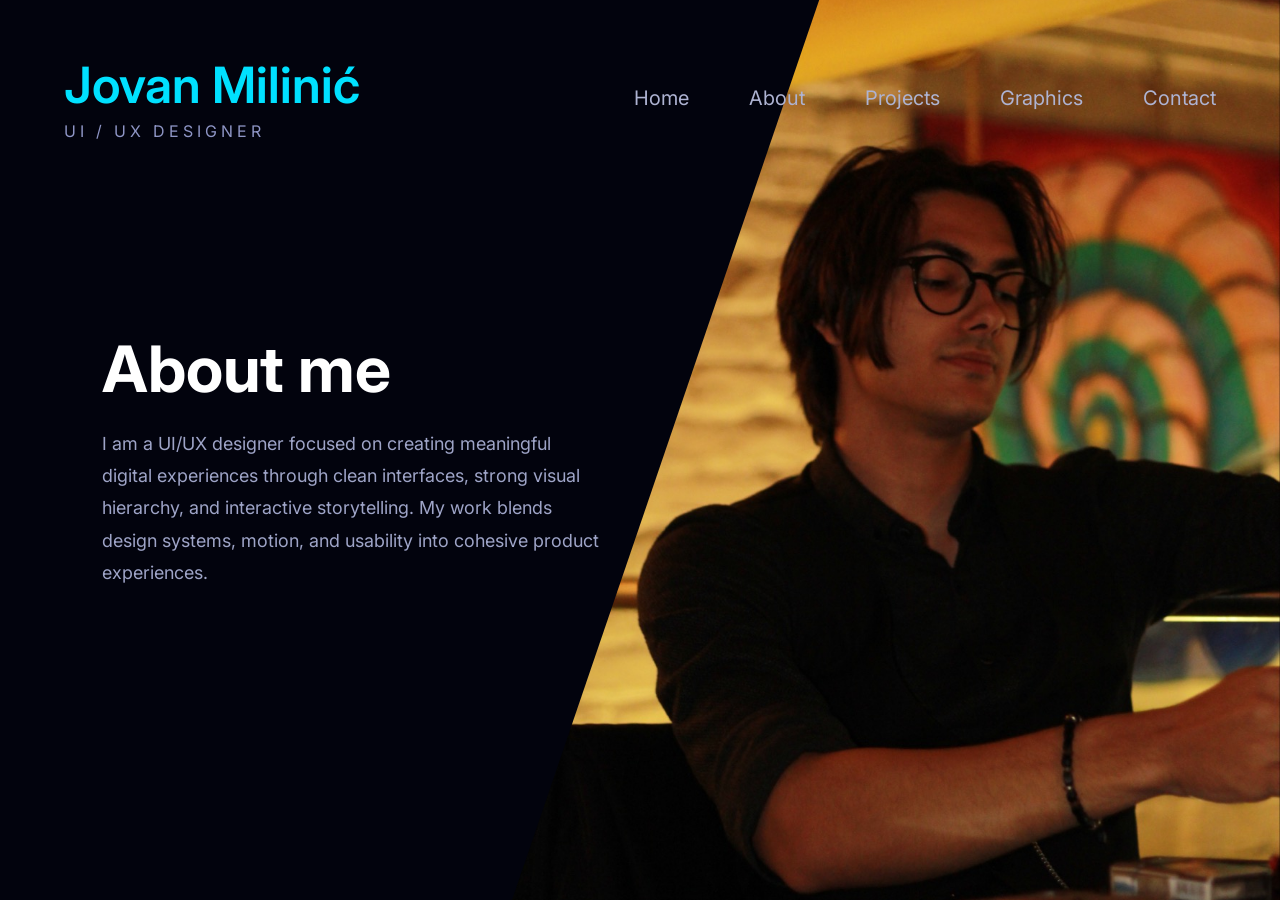
==== about.html @ 05c0ba27 "first commit" ====
<!DOCTYPE html>
<html lang="en">
<head>
<meta charset="UTF-8">
<meta name="viewport" content="width=device-width, initial-scale=1.0">
<title>About</title>
<link rel="stylesheet" href="style.css">
</head>
<body>

<header>
    <div class="brand">
        <div class="logo">Jovan Milinić</div>
        <div class="tag">UI / UX DESIGNER</div>
    </div>

    <nav>
        <a href="index.html">Home</a>
        <a href="about.html">About</a>
        <a href="projects.html">Projects</a>
        <a href="graphics.html">Graphics</a>
        <a href="contact.html">Contact</a>
    </nav>
</header>

<section class="about">

    <div class="about-text">
        <h1>About me</h1>
        <p>
            I am a UI/UX designer focused on creating meaningful digital
            experiences through clean interfaces, strong visual hierarchy,
            and interactive storytelling. My work blends design systems,
            motion, and usability into cohesive product experiences.
        </p>
    </div>

    <div class="about-image">
        <img src="slike/jovan.jpg" alt="About image" >
    </div>

</section>

</body>
</html>
---- style.css ----
@import url('https://fonts.googleapis.com/css2?family=Inter:wght@300;400;500;600;700&display=swap');

*{
    margin:0;
    padding:0;
    box-sizing:border-box;
}

body{
    font-family:'Inter',sans-serif;
    background:#02030d;
    overflow-x: hidden;
    overflow-y: auto;
    color:white;
}

header{
    position:absolute;
    top:30px;
    left:50%;
    transform:translateX(-50%);
    width:90%;

    display:flex;
    justify-content:space-between;
    align-items:center;

    padding:25px 0; /* povećava visinu */
    z-index:100;
}



nav{
    display:flex;
    gap:60px;
}

nav a{
    font-size:20px;
    color:#aeb3d2;
    text-decoration:none;
}
nav a:hover{
    color:white;
}

.hero{
    height:100vh;
    position:relative;
    display:flex;
    align-items:center;
    padding-left:8%;
}

.content{
    position:relative;
    z-index:10;
    max-width:650px;
}



h1{
    margin-top:25px;
    font-size:5rem;
    line-height:1.05;
    font-weight:700;
}

h1 span{
    background:linear-gradient(
    90deg,
    #ff4fd8,
    #7d7dff,
    #2de2ff);
    -webkit-background-clip:text;
    -webkit-text-fill-color:transparent;
}

p{
    margin-top:25px;
    color:#9ea4c7;
    max-width:500px;
    font-size:18px;
    line-height:1.8;
}

button{
    margin-top:40px;
    padding:18px 40px;
    border-radius:16px;
    background:transparent;
    color:white;
    border:1px solid rgba(255,255,255,.2);
    cursor:pointer;
    transition:.3s;
}

button:hover{
    background:rgba(255,255,255,.1);
}

.blob{
    position:absolute;
    filter:blur(70px);
    border-radius:50%;
    animation:float 10s infinite ease-in-out;
}

.blob1{
    width:500px;
    height:500px;
    background:#ff00aa;
    top:15%;
    left:20%;
}

.blob2{
    width:600px;
    height:600px;
    background:#00bfff;
    top:25%;
    right:10%;
    animation-delay:2s;
}

.blob3{
    width:300px;
    height:300px;
    background:#7d5fff;
    bottom:10%;
    left:40%;
    animation-delay:4s;
}

.floating-card{
    position:absolute;
    backdrop-filter:blur(20px);
    background:rgba(255,255,255,.05);
    border:1px solid rgba(255,255,255,.1);
    border-radius:24px;
    padding:25px;
    width:250px;
    z-index:20;
    box-shadow:
    0 0 50px rgba(0,0,0,.4);
}

.floating-card h3{
    margin-bottom:10px;
}

.floating-card p{
    margin:0;
    font-size:14px;
}

.card1{
    top:18%;
    right:10%;
}

.card2{
    bottom:18%;
    right:30%;
}

.card3{
    top:50%;
    right:8%;
}

.card4{
    bottom:12%;
    left:18%;
}

.brand{
    display:flex;
    flex-direction:column;
    align-items:flex-start;
}

.logo{
    font-size:50px;
    color:#00e1ff;
    font-weight:600;
}

.tag{
    margin-top:6px;
    font-size:16px;
    letter-spacing:4px;
    color:#8e95c5;
}

@keyframes float{

    0%{
        transform:translateY(0px);
    }

    50%{
        transform:translateY(-40px);
    }

    100%{
        transform:translateY(0px);
    }

}






/* projects */




.figma-btn{
    display: inline-block;
    margin-top: 15px;
    padding: 10px 18px;
    background: #111;
    color: #fff;
    text-decoration: none;
    border-radius: 6px;
    font-size: 14px;
    transition: 0.3s ease;
}

.figma-btn:hover{
    background: #444;
}






.projects{
    padding:180px 8% 80px;
    display:flex;
    flex-direction:column;
    gap:120px;
}

.project{
    display:flex;
    align-items:center;
    justify-content:space-between;
    gap:60px;
}

.project-media{
    display:flex;
    gap:20px;
}

.project-media img{
    width:180px;
    height:260px;
    object-fit:cover;
    border-radius:16px;
    border:1px solid rgba(255,255,255,.1);
}

.project-text{
    max-width:400px;
}

.project-text h2{
    font-size:28px;
    margin-bottom:15px;
}

.project-text p{
    color:#9ea4c7;
    line-height:1.7;
}








/* about */



.about{
    height:100vh;
    display:flex;
    align-items:center;
    justify-content:space-between;
    padding:0 8%;
    position:relative;
}


.about-text{
    max-width:500px;
}

.about-text h1{
    font-size:4rem;
    margin-bottom:20px;
}

.about-text p{
    color:#9ea4c7;
    font-size:18px;
    line-height:1.8;
}




.about-image{
    position:absolute;
    right:0;
    top:0;
    height:100%;
    width:60%;
    overflow:hidden;
}



.about{
    height:100vh;
    display:flex;
    align-items:center;
    justify-content:space-between;
    padding:0 8%;
    position:relative;
}

.about-image img{
    width:100%;
    height:100%;
    object-fit:cover;
    display:block;

    clip-path: polygon(
        40% 0%,
        100% 0%,
        100% 100%,
        0% 100%
    );
}




.project-media{
    display:flex;
    gap:20px;
    align-items:flex-start;
}


.project-media img{
    width:300px;
    height:600px;

    object-fit: contain;   /* KLJUČ */
    object-position: center;

    border-radius:16px;
    display:block;
    box-shadow: 0 20px 60px rgba(0,0,0,0.4);

    background: rgba(255,255,255,0.03); /* da ne izgleda prazno */
}















/* CONTACT SECTION */


.contact{
    height:100vh;
    display:flex;
    flex-direction:column;
    justify-content:center;
    padding:140px 8% 80px;
    gap:60px;
}

/* intro text */
.contact-intro{
    max-width:600px;
}

.contact-intro h1{
    font-size:4rem;
    margin-bottom:15px;
}

.contact-intro p{
    color:#9ea4c7;
    font-size:18px;
    line-height:1.7;
}

/* grid container */
.contact-grid{
    display:flex;
    gap:30px;
    max-width:900px;
}

/* cards */
.contact-card{
    flex:1;
    height:220px;

    display:flex;
    align-items:center;
    justify-content:center;

    border-radius:20px;

    backdrop-filter:blur(20px);
    background:rgba(255,255,255,0.03);
    border:1px solid rgba(255,255,255,0.1);

    box-shadow:0 20px 60px rgba(0,0,0,0.4);

    transition:0.3s ease;
    text-decoration:none;
}

/* icon */
.contact-card img{
    width:70px;
    height:70px;
    object-fit:contain;
    transition:0.3s ease;
    filter:drop-shadow(0 10px 20px rgba(0,0,0,0.35));
}

/* hover effects */
.contact-card:hover{
    transform:translateY(-8px) scale(1.03);
}

.contact-card:hover img{
    transform:scale(1.15);
}

/* linkedin */
.linkedin{
    background:linear-gradient(135deg, #0077b5, #00a0dc);
}

/* instagram */
.instagram{
    background:linear-gradient(135deg, #f58529, #dd2a7b, #8134af);
}






















/* ================= GRAPHICS ================= */

/* MAIN SECTION */
.graphics{
    padding:180px 8% 100px;
    display:flex;
    flex-direction:column;
    gap:120px;
    align-items:center;
}

/* EACH SECTION */
.gallery-section{
    width:100%;
    display:flex;
    flex-direction:column;
    align-items:center;
}

/* TITLE */
.gallery-section h1{
    font-size:3rem;
    margin-bottom:25px;
    text-align:center;
}

/* WRAPPER */
.gallery-wrapper{
    display:flex;
    align-items:center;
    justify-content:center;
    gap:25px;
    width:100%;
}

/* VIEWPORT */
.gallery{
    display:flex;
    overflow:hidden;

    width:520px;
    height:320px;

    flex-wrap:nowrap;
    border-radius:18px;
}

/* IMAGE */
.gallery img{
    width:520px;
    height:320px;

    flex:0 0 100%;

    object-fit:contain;
    background:#0f0f0f;

    border-radius:16px;
    transition:0.3s ease;
}

/* NAV BUTTONS */
/* MODERN NAV BUTTONS */



.nav{
    width:52px;
    height:52px;

    display:flex;
    align-items:center;
    justify-content:center;

    border-radius:14px;

    background:rgba(255,255,255,0.06);
    border:1px solid rgba(255,255,255,0.12);

    cursor:pointer;

    transition:0.25s ease;

    backdrop-filter: blur(12px);

    position:relative;
}

/* TRIANGLE ICON (clean, centered) */
.nav::before{
    content:"";
    width:0;
    height:0;

    border-style:solid;
}

/* LEFT TRIANGLE */
.nav.left::before{
    border-top:8px solid transparent;
    border-bottom:8px solid transparent;
    border-right:12px solid white;
}

/* RIGHT TRIANGLE */
.nav.right::before{
    border-top:8px solid transparent;
    border-bottom:8px solid transparent;
    border-left:12px solid white;
}

/* HOVER = direction feedback */
.nav:hover{
    background:rgba(255,255,255,0.12);
    transform:translateY(-2px);
    border-color:rgba(255,255,255,0.25);
}

/* CLICK FEEDBACK */
.nav:active{
    transform:scale(0.96);
}

/* OPTIONAL: subtle glow */
.nav:hover::after{
    content:"";
    position:absolute;
    inset:-6px;
    border-radius:18px;
    background:radial-gradient(circle, rgba(255,255,255,0.15), transparent 70%);
    z-index:-1;
}
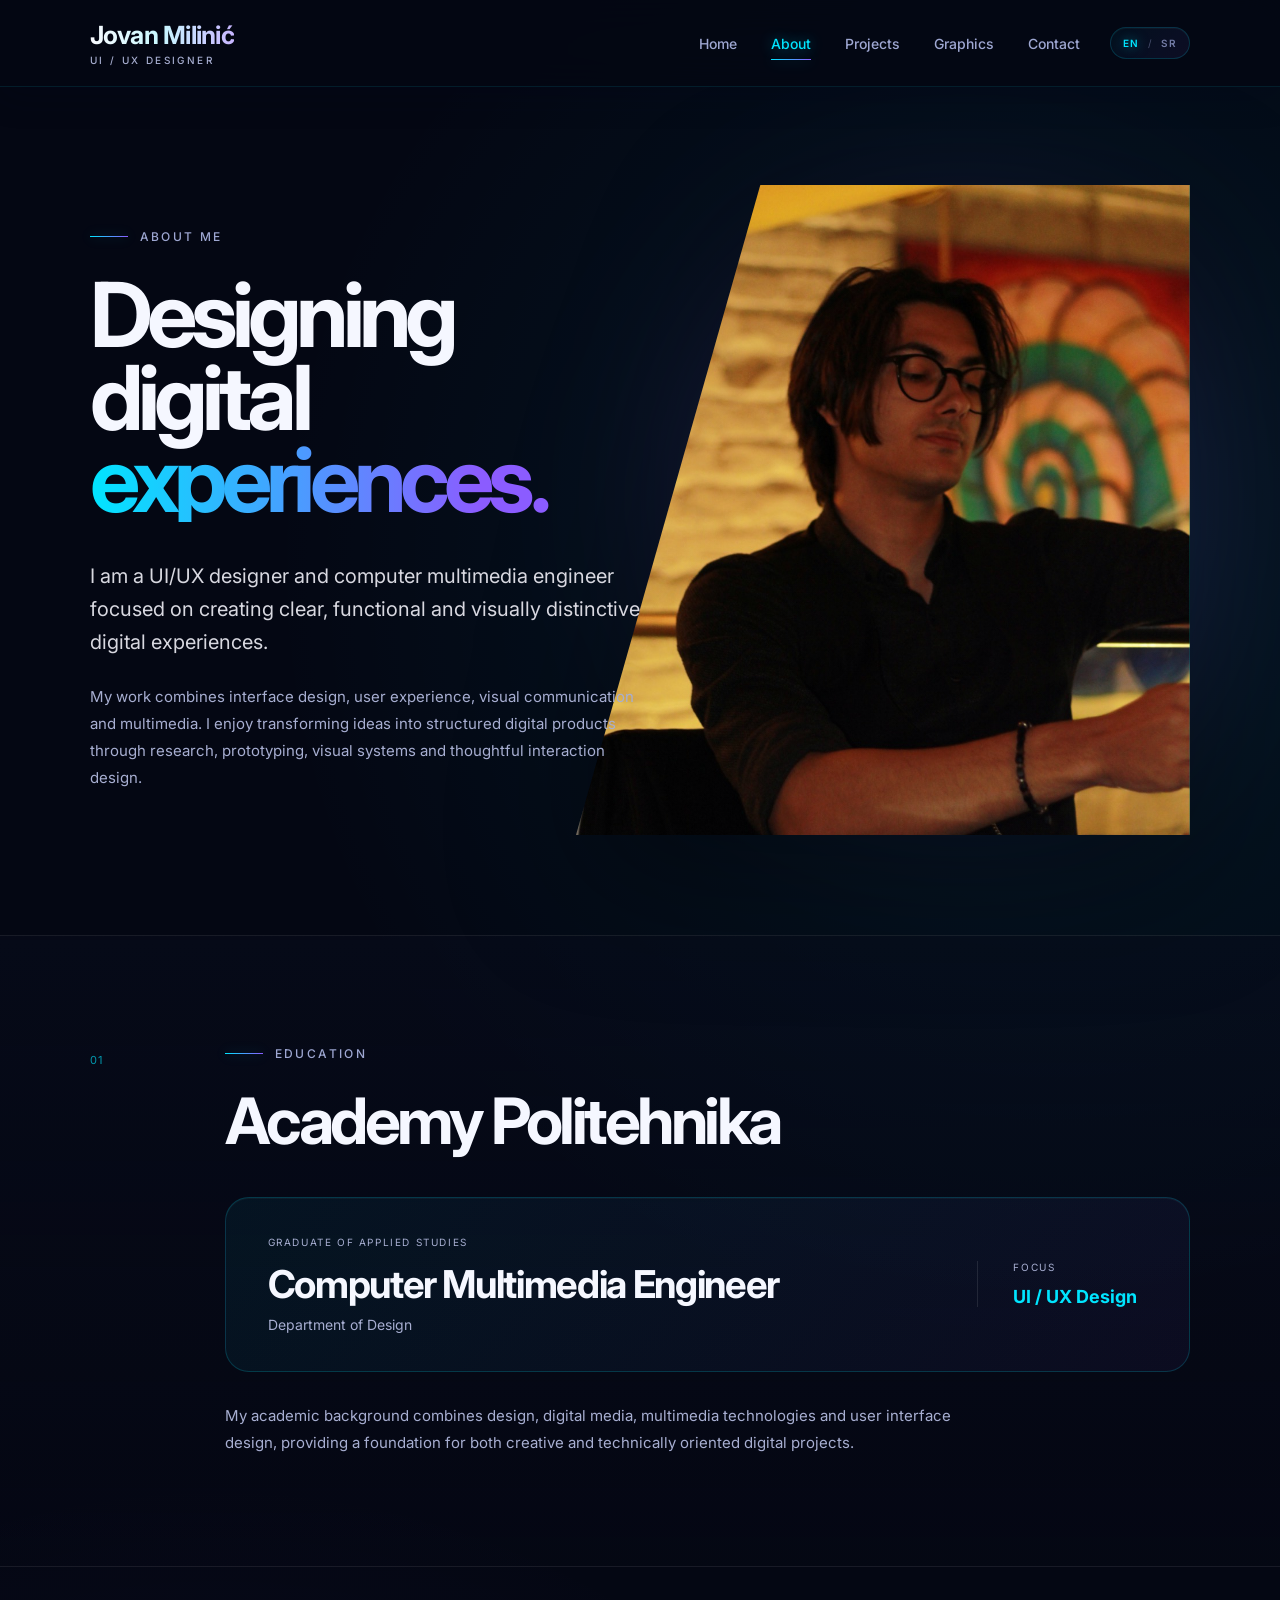
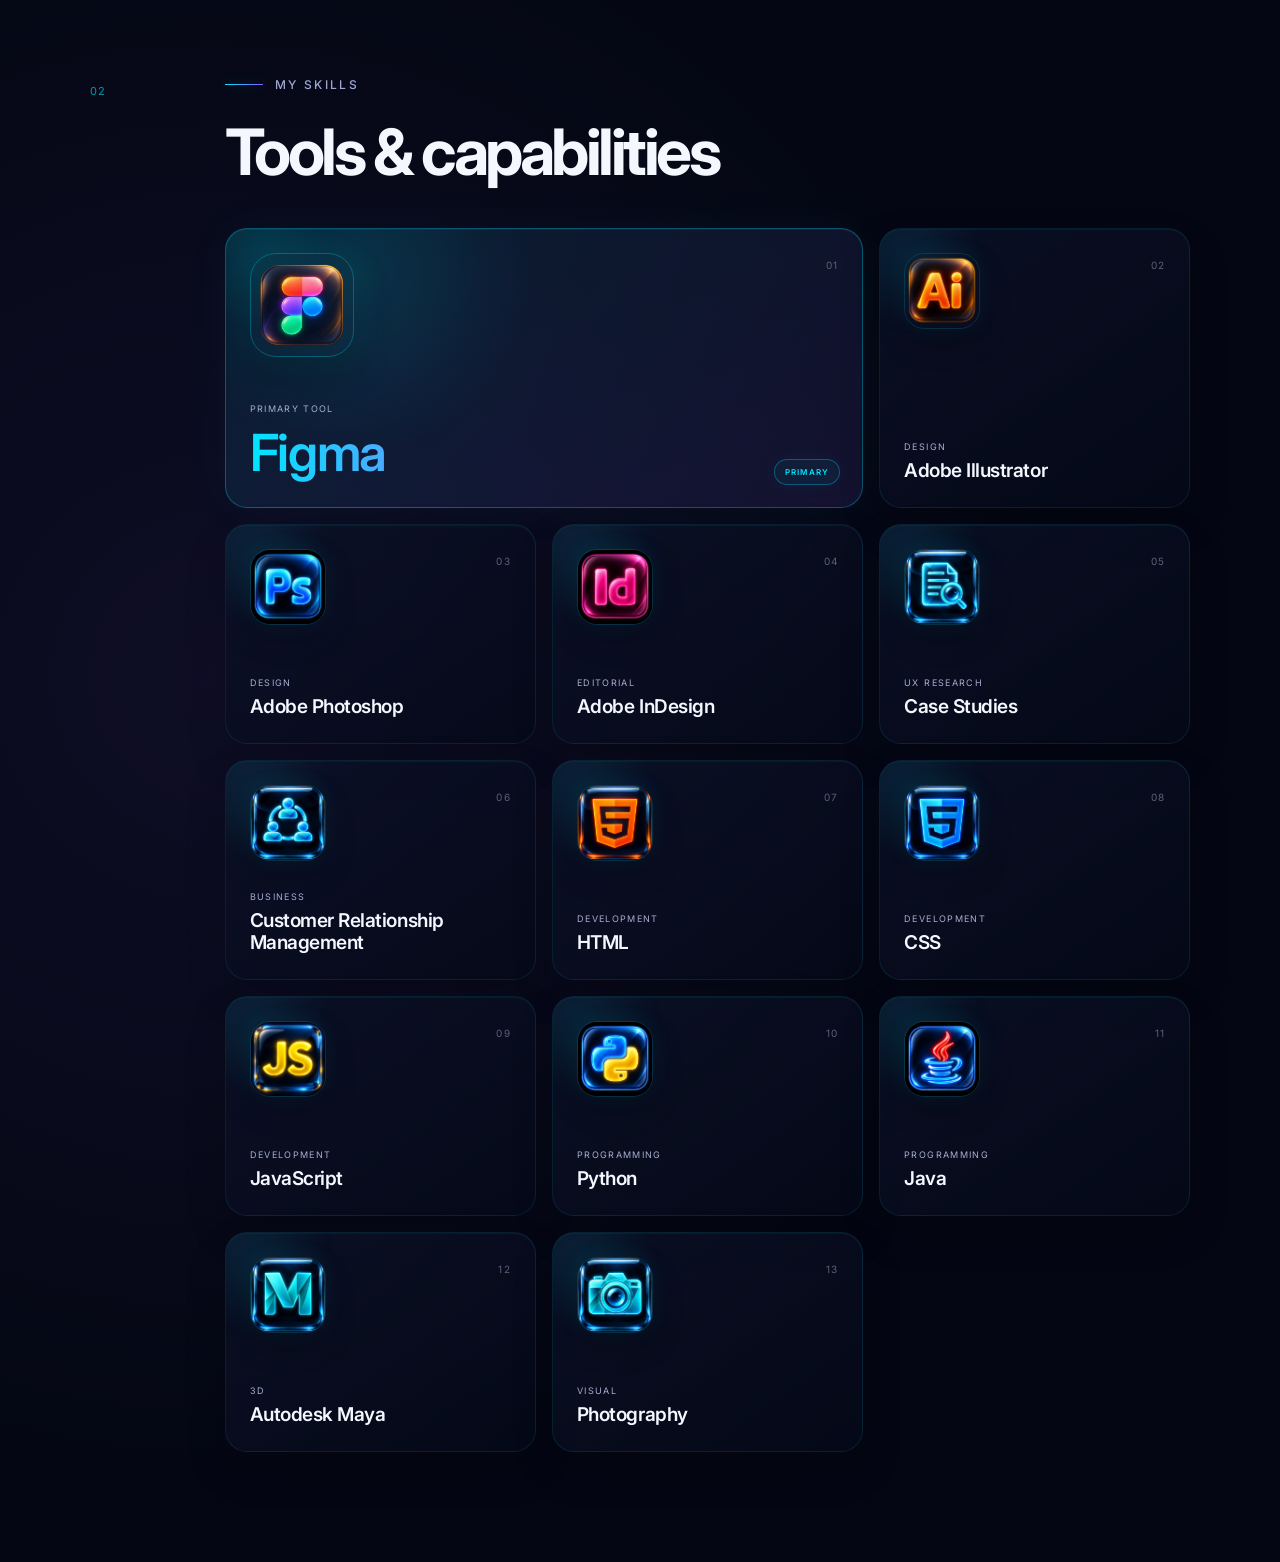
==== commit 823c2f52: "Final portfolio update" ====
--- a/about.html
+++ b/about.html
@@ -1,45 +1,863 @@
 <!DOCTYPE html>
 <html lang="en">
+
 <head>
-<meta charset="UTF-8">
-<meta name="viewport" content="width=device-width, initial-scale=1.0">
-<title>About</title>
-<link rel="stylesheet" href="style.css">
+
+    <meta charset="UTF-8">
+
+    <meta
+        name="viewport"
+        content="width=device-width, initial-scale=1.0"
+    >
+
+    <title>About — Jovan Milinić</title>
+    <link rel="icon" type="image/png" sizes="32x32" href="./logo/logo.png?v=2">
+    <link rel="shortcut icon" type="image/png" href="./logo/logo.png?v=2">
+    <link rel="apple-touch-icon" href="./logo/logo.png?v=2">
+
+    <meta
+        name="description"
+        content="About Jovan Milinić — UI/UX designer and computer multimedia engineer focused on digital products, interfaces and visual experiences."
+    >
+
+    <link
+        rel="stylesheet"
+        href="style.css"
+    >
+
 </head>
-<body>
+
+
+<body
+    class="about-page"
+    data-page="about"
+>
+
 
 <header>
-    <div class="brand">
-        <div class="logo">Jovan Milinić</div>
-        <div class="tag">UI / UX DESIGNER</div>
+
+    <a
+        href="index.html"
+        class="brand"
+    >
+
+        <div class="logo">
+            Jovan Milinić
+        </div>
+
+        <div
+            class="tag"
+            data-i18n="brand.role"
+        >
+            UI / UX DESIGNER
+        </div>
+
+    </a>
+
+
+    <div class="header-actions">
+
+        <nav>
+
+            <a
+                href="index.html"
+                data-i18n="nav.home"
+            >
+                Home
+            </a>
+
+            <a
+                href="about.html"
+                class="active"
+                aria-current="page"
+                data-i18n="nav.about"
+            >
+                About
+            </a>
+
+            <a
+                href="projects.html"
+                data-i18n="nav.projects"
+            >
+                Projects
+            </a>
+
+            <a
+                href="graphics.html"
+                data-i18n="nav.graphics"
+            >
+                Graphics
+            </a>
+
+            <a
+                href="contact.html"
+                data-i18n="nav.contact"
+            >
+                Contact
+            </a>
+
+        </nav>
+
+
+        <div
+            class="language-switcher"
+            aria-label="Language selector"
+        >
+
+            <button
+                type="button"
+                data-language="en"
+                aria-label="English"
+            >
+                EN
+            </button>
+
+            <span class="language-divider">
+                /
+            </span>
+
+            <button
+                type="button"
+                data-language="sr"
+                aria-label="Srpski"
+            >
+                SR
+            </button>
+
+        </div>
+
     </div>
 
-    <nav>
-        <a href="index.html">Home</a>
-        <a href="about.html">About</a>
-        <a href="projects.html">Projects</a>
-        <a href="graphics.html">Graphics</a>
-        <a href="contact.html">Contact</a>
-    </nav>
 </header>
 
-<section class="about">
-
-    <div class="about-text">
-        <h1>About me</h1>
-        <p>
-            I am a UI/UX designer focused on creating meaningful digital
-            experiences through clean interfaces, strong visual hierarchy,
-            and interactive storytelling. My work blends design systems,
-            motion, and usability into cohesive product experiences.
-        </p>
-    </div>
-
-    <div class="about-image">
-        <img src="slike/jovan.jpg" alt="About image" >
-    </div>
-
-</section>
+
+
+<main class="about-content">
+
+
+    <!-- =====================================================
+         ABOUT HERO
+    ====================================================== -->
+
+    <section class="about-hero">
+
+
+        <div class="about-copy">
+
+
+            <div
+                class="eyebrow"
+                data-i18n="about.eyebrow"
+            >
+                About me
+            </div>
+
+
+            <h1 class="about-title">
+
+                <span data-i18n="about.title.first">
+                    Designing digital
+                </span>
+
+                <span data-i18n="about.title.second">
+                    experiences.
+                </span>
+
+            </h1>
+
+
+            <p
+                class="about-lead"
+                data-i18n="about.lead"
+            >
+                I am a UI/UX designer and computer multimedia engineer
+                focused on creating clear, functional and visually
+                distinctive digital experiences.
+            </p>
+
+
+            <p
+                class="about-description"
+                data-i18n="about.description"
+            >
+                My work combines interface design, user experience,
+                visual communication and multimedia. I enjoy transforming
+                ideas into structured digital products through research,
+                prototyping, visual systems and thoughtful interaction design.
+            </p>
+
+
+        </div>
+
+
+
+        <div class="about-photo-wrap">
+
+            <div class="about-photo-glow"></div>
+
+            <img
+                src="slike/jovan.jpg"
+                alt="Jovan Milinić"
+                class="about-photo"
+                data-i18n-alt="alt.about.photo"
+            >
+
+        </div>
+
+
+    </section>
+
+
+
+    <!-- =====================================================
+         EDUCATION
+    ====================================================== -->
+
+    <section class="about-section education-section">
+
+
+        <div class="section-index">
+            01
+        </div>
+
+
+        <div class="section-content">
+
+
+            <div
+                class="eyebrow"
+                data-i18n="about.education.eyebrow"
+            >
+                Education
+            </div>
+
+
+            <h2 data-i18n="about.education.school">
+                Academy Politehnika
+            </h2>
+
+
+            <div class="education-card">
+
+
+                <div class="education-main">
+
+                    <span
+                        class="education-label"
+                        data-i18n="about.education.degreeLabel"
+                    >
+                        Graduate of Applied Studies
+                    </span>
+
+
+                    <h3 data-i18n="about.education.degree">
+                        Computer Multimedia Engineer
+                    </h3>
+
+
+                    <p data-i18n="about.education.department">
+                        Department of Design
+                    </p>
+
+                </div>
+
+
+                <div class="education-side">
+
+                    <span data-i18n="about.education.focusLabel">
+                        Focus
+                    </span>
+
+                    <strong data-i18n="about.education.focus">
+                        UI / UX Design
+                    </strong>
+
+                </div>
+
+
+            </div>
+
+
+            <p
+                class="education-description"
+                data-i18n="about.education.description"
+            >
+                My academic background combines design, digital media,
+                multimedia technologies and user interface design,
+                providing a foundation for both creative and
+                technically oriented digital projects.
+            </p>
+
+
+        </div>
+
+
+    </section>
+
+
+
+    <!-- =====================================================
+         SKILLS
+    ====================================================== -->
+
+    <section class="about-section skills-section">
+
+
+        <div class="section-index">
+            02
+        </div>
+
+
+        <div class="section-content">
+
+
+            <div
+                class="eyebrow"
+                data-i18n="about.skills.eyebrow"
+            >
+                My skills
+            </div>
+
+
+            <h2 data-i18n="about.skills.title">
+                Tools & capabilities
+            </h2>
+
+
+
+            <div class="skills-grid">
+
+
+                <!-- FIGMA -->
+
+                <article class="skill-card primary-skill">
+
+
+                    <div class="skill-card-top">
+
+                        <img
+                            class="skill-icon"
+                            src="Ikonice/Figma.png"
+                            alt="Figma icon"
+                            loading="lazy"
+                        >
+
+                        <span class="skill-number">
+                            01
+                        </span>
+
+                    </div>
+
+
+                    <div class="skill-card-copy">
+
+                        <span
+                            class="skill-category"
+                            data-i18n="skill.figma.category"
+                        >
+                            Primary tool
+                        </span>
+
+                        <h3 data-i18n="skill.figma.name">
+                            Figma
+                        </h3>
+
+                    </div>
+
+
+                    <span
+                        class="primary-badge"
+                        data-i18n="skill.figma.primary"
+                    >
+                        PRIMARY
+                    </span>
+
+
+                </article>
+
+
+
+                <!-- ILLUSTRATOR -->
+
+                <article class="skill-card">
+
+                    <div class="skill-card-top">
+
+                        <img
+                            class="skill-icon"
+                            src="Ikonice/Illustrator.png"
+                            alt="Adobe Illustrator icon"
+                            loading="lazy"
+                        >
+
+                        <span class="skill-number">
+                            02
+                        </span>
+
+                    </div>
+
+
+                    <div class="skill-card-copy">
+
+                        <span
+                            class="skill-category"
+                            data-i18n="skill.illustrator.category"
+                        >
+                            Design
+                        </span>
+
+                        <h3 data-i18n="skill.illustrator.name">
+                            Adobe Illustrator
+                        </h3>
+
+                    </div>
+
+                </article>
+
+
+
+                <!-- PHOTOSHOP -->
+
+                <article class="skill-card">
+
+                    <div class="skill-card-top">
+
+                        <img
+                            class="skill-icon"
+                            src="Ikonice/Photoshop.png"
+                            alt="Adobe Photoshop icon"
+                            loading="lazy"
+                        >
+
+                        <span class="skill-number">
+                            03
+                        </span>
+
+                    </div>
+
+
+                    <div class="skill-card-copy">
+
+                        <span
+                            class="skill-category"
+                            data-i18n="skill.photoshop.category"
+                        >
+                            Design
+                        </span>
+
+                        <h3 data-i18n="skill.photoshop.name">
+                            Adobe Photoshop
+                        </h3>
+
+                    </div>
+
+                </article>
+
+
+
+                <!-- INDESIGN -->
+
+                <article class="skill-card">
+
+                    <div class="skill-card-top">
+
+                        <img
+                            class="skill-icon"
+                            src="Ikonice/In design.png"
+                            alt="Adobe InDesign icon"
+                            loading="lazy"
+                        >
+
+                        <span class="skill-number">
+                            04
+                        </span>
+
+                    </div>
+
+
+                    <div class="skill-card-copy">
+
+                        <span
+                            class="skill-category"
+                            data-i18n="skill.indesign.category"
+                        >
+                            Editorial
+                        </span>
+
+                        <h3 data-i18n="skill.indesign.name">
+                            Adobe InDesign
+                        </h3>
+
+                    </div>
+
+                </article>
+
+
+
+                <!-- CASE STUDIES -->
+
+                <article class="skill-card">
+
+                    <div class="skill-card-top">
+
+                        <img
+                            class="skill-icon"
+                            src="Ikonice/Case studies.png"
+                            alt="Case studies icon"
+                            loading="lazy"
+                        >
+
+                        <span class="skill-number">
+                            05
+                        </span>
+
+                    </div>
+
+
+                    <div class="skill-card-copy">
+
+                        <span
+                            class="skill-category"
+                            data-i18n="skill.caseStudies.category"
+                        >
+                            UX Research
+                        </span>
+
+                        <h3 data-i18n="skill.caseStudies.name">
+                            Case Studies
+                        </h3>
+
+                    </div>
+
+                </article>
+
+
+
+                <!-- CRM -->
+
+                <article class="skill-card">
+
+                    <div class="skill-card-top">
+
+                        <img
+                            class="skill-icon"
+                            src="Ikonice/Crm.png"
+                            alt="Customer Relationship Management icon"
+                            loading="lazy"
+                        >
+
+                        <span class="skill-number">
+                            06
+                        </span>
+
+                    </div>
+
+
+                    <div class="skill-card-copy">
+
+                        <span
+                            class="skill-category"
+                            data-i18n="skill.crm.category"
+                        >
+                            Business
+                        </span>
+
+                        <h3 data-i18n="skill.crm.name">
+                            Customer Relationship Management
+                        </h3>
+
+                    </div>
+
+                </article>
+
+
+
+                <!-- HTML -->
+
+                <article class="skill-card">
+
+                    <div class="skill-card-top">
+
+                        <img
+                            class="skill-icon"
+                            src="Ikonice/Html.png"
+                            alt="HTML icon"
+                            loading="lazy"
+                        >
+
+                        <span class="skill-number">
+                            07
+                        </span>
+
+                    </div>
+
+
+                    <div class="skill-card-copy">
+
+                        <span
+                            class="skill-category"
+                            data-i18n="skill.html.category"
+                        >
+                            Development
+                        </span>
+
+                        <h3 data-i18n="skill.html.name">
+                            HTML
+                        </h3>
+
+                    </div>
+
+                </article>
+
+
+
+                <!-- CSS -->
+
+                <article class="skill-card">
+
+                    <div class="skill-card-top">
+
+                        <img
+                            class="skill-icon"
+                            src="Ikonice/Css.png"
+                            alt="CSS icon"
+                            loading="lazy"
+                        >
+
+                        <span class="skill-number">
+                            08
+                        </span>
+
+                    </div>
+
+
+                    <div class="skill-card-copy">
+
+                        <span
+                            class="skill-category"
+                            data-i18n="skill.css.category"
+                        >
+                            Development
+                        </span>
+
+                        <h3 data-i18n="skill.css.name">
+                            CSS
+                        </h3>
+
+                    </div>
+
+                </article>
+
+
+
+                <!-- JAVASCRIPT -->
+
+                <article class="skill-card">
+
+                    <div class="skill-card-top">
+
+                        <img
+                            class="skill-icon"
+                            src="Ikonice/Java Script.png"
+                            alt="JavaScript icon"
+                            loading="lazy"
+                        >
+
+                        <span class="skill-number">
+                            09
+                        </span>
+
+                    </div>
+
+
+                    <div class="skill-card-copy">
+
+                        <span
+                            class="skill-category"
+                            data-i18n="skill.javascript.category"
+                        >
+                            Development
+                        </span>
+
+                        <h3 data-i18n="skill.javascript.name">
+                            JavaScript
+                        </h3>
+
+                    </div>
+
+                </article>
+
+
+
+                <!-- PYTHON -->
+
+                <article class="skill-card">
+
+                    <div class="skill-card-top">
+
+                        <img
+                            class="skill-icon"
+                            src="Ikonice/Python.png"
+                            alt="Python icon"
+                            loading="lazy"
+                        >
+
+                        <span class="skill-number">
+                            10
+                        </span>
+
+                    </div>
+
+
+                    <div class="skill-card-copy">
+
+                        <span
+                            class="skill-category"
+                            data-i18n="skill.python.category"
+                        >
+                            Programming
+                        </span>
+
+                        <h3 data-i18n="skill.python.name">
+                            Python
+                        </h3>
+
+                    </div>
+
+                </article>
+
+
+
+                <!-- JAVA -->
+
+                <article class="skill-card">
+
+                    <div class="skill-card-top">
+
+                        <img
+                            class="skill-icon"
+                            src="Ikonice/Java.png"
+                            alt="Java icon"
+                            loading="lazy"
+                        >
+
+                        <span class="skill-number">
+                            11
+                        </span>
+
+                    </div>
+
+
+                    <div class="skill-card-copy">
+
+                        <span
+                            class="skill-category"
+                            data-i18n="skill.java.category"
+                        >
+                            Programming
+                        </span>
+
+                        <h3 data-i18n="skill.java.name">
+                            Java
+                        </h3>
+
+                    </div>
+
+                </article>
+
+
+
+                <!-- MAYA -->
+
+                <article class="skill-card">
+
+                    <div class="skill-card-top">
+
+                        <img
+                            class="skill-icon"
+                            src="Ikonice/Maya.png"
+                            alt="Autodesk Maya icon"
+                            loading="lazy"
+                        >
+
+                        <span class="skill-number">
+                            12
+                        </span>
+
+                    </div>
+
+
+                    <div class="skill-card-copy">
+
+                        <span
+                            class="skill-category"
+                            data-i18n="skill.maya.category"
+                        >
+                            3D
+                        </span>
+
+                        <h3 data-i18n="skill.maya.name">
+                            Autodesk Maya
+                        </h3>
+
+                    </div>
+
+                </article>
+
+
+
+                <!-- PHOTOGRAPHY -->
+
+                <article class="skill-card">
+
+                    <div class="skill-card-top">
+
+                        <img
+                            class="skill-icon"
+                            src="Ikonice/Photography.png"
+                            alt="Photography icon"
+                            loading="lazy"
+                        >
+
+                        <span class="skill-number">
+                            13
+                        </span>
+
+                    </div>
+
+
+                    <div class="skill-card-copy">
+
+                        <span
+                            class="skill-category"
+                            data-i18n="skill.photography.category"
+                        >
+                            Visual
+                        </span>
+
+                        <h3 data-i18n="skill.photography.name">
+                            Photography
+                        </h3>
+
+                    </div>
+
+                </article>
+
+
+            </div>
+
+
+        </div>
+
+
+    </section>
+
+
+</main>
+
+
+<script src="Language.js"></script>
 
 </body>
+
 </html>
--- a/style.css
+++ b/style.css
@@ -1,633 +1,6573 @@
-@import url('https://fonts.googleapis.com/css2?family=Inter:wght@300;400;500;600;700&display=swap');
+@import url('https://fonts.googleapis.com/css2?family=Inter:wght@300;400;500;600;700;800&display=swap');
+
+
+
+/* ========================================================================== */
+/* ========================================================================== */
+/*                                                                            */
+/*                            GLOBAL / SHARED CSS                             */
+/*                                                                            */
+/* ========================================================================== */
+/* ========================================================================== */
+
+
+
+/* =========================================================
+   ROOT
+========================================================= */
+
+:root{
+
+    --bg: #040713;
+    --bg-soft: #080B1A;
+    --card: #0B1024;
+
+    --text: #F5F7FF;
+    --muted: #A7AED1;
+    --muted-2: #6C7398;
+
+    --line: rgba(0,229,255,.16);
+    --line-strong: rgba(139,92,255,.28);
+
+    --accent: #00E5FF;
+    --accent-2: #8B5CFF;
+
+    --page-padding: 7vw;
+
+}
+
+
+
+/* =========================================================
+   RESET
+========================================================= */
 
 *{
-    margin:0;
-    padding:0;
-    box-sizing:border-box;
-}
+
+    margin: 0;
+    padding: 0;
+
+    box-sizing: border-box;
+
+}
+
+
+html{
+
+    width: 100%;
+
+    scroll-behavior: smooth;
+
+}
+
 
 body{
-    font-family:'Inter',sans-serif;
-    background:#02030d;
-    overflow-x: hidden;
-    overflow-y: auto;
-    color:white;
-}
+
+    width: 100%;
+    min-height: 100vh;
+
+    font-family:
+        'Inter',
+        sans-serif;
+
+    background:
+        var(--bg);
+
+    color:
+        var(--text);
+
+    overflow-x:
+        hidden;
+
+    -webkit-font-smoothing:
+        antialiased;
+
+}
+
+
+img{
+
+    display:
+        block;
+
+    max-width:
+        100%;
+
+}
+
+
+a{
+
+    color:
+        inherit;
+
+    text-decoration:
+        none;
+
+}
+
+
+button{
+
+    font:
+        inherit;
+
+}
+
+
+::selection{
+
+    background:
+        var(--accent);
+
+    color:
+        #040713;
+
+}
+
+
+
+/* =========================================================
+   HEADER
+========================================================= */
 
 header{
-    position:absolute;
-    top:30px;
-    left:50%;
-    transform:translateX(-50%);
-    width:90%;
-
-    display:flex;
-    justify-content:space-between;
-    align-items:center;
-
-    padding:25px 0; /* povećava visinu */
-    z-index:100;
-}
-
-
+
+    position:
+        fixed;
+
+    top:
+        0;
+
+    left:
+        0;
+
+    width:
+        100%;
+
+    padding:
+        20px
+        var(--page-padding);
+
+    display:
+        flex;
+
+    justify-content:
+        space-between;
+
+    align-items:
+        center;
+
+    z-index:
+        1000;
+
+    background:
+        rgba(4,7,19,.78);
+
+    backdrop-filter:
+        blur(18px);
+
+    -webkit-backdrop-filter:
+        blur(18px);
+
+    border-bottom:
+        1px solid
+        rgba(0,229,255,.10);
+
+    box-shadow:
+        0 8px 34px
+        rgba(0,0,25,.24);
+
+}
+
+
+
+/* =========================================================
+   BRAND
+========================================================= */
+
+.brand{
+
+    display:
+        flex;
+
+    flex-direction:
+        column;
+
+    align-items:
+        flex-start;
+
+    flex-shrink:
+        0;
+
+}
+
+
+.logo{
+
+    font-size:
+        25px;
+
+    font-weight:
+        700;
+
+    letter-spacing:
+        -.03em;
+
+    background:
+        linear-gradient(
+            90deg,
+            #F8FAFF 0%,
+            #C9F9FF 48%,
+            #C7B5FF 100%
+        );
+
+    -webkit-background-clip:
+        text;
+
+    background-clip:
+        text;
+
+    color:
+        transparent;
+
+}
+
+
+.tag{
+
+    margin-top:
+        4px;
+
+    font-size:
+        10px;
+
+    font-weight:
+        500;
+
+    letter-spacing:
+        .24em;
+
+    color:
+        var(--muted);
+
+}
+
+
+
+/* =========================================================
+   HEADER ACTIONS
+========================================================= */
+
+.header-actions{
+
+    display:
+        flex;
+
+    align-items:
+        center;
+
+    justify-content:
+        flex-end;
+
+    gap:
+        30px;
+
+}
+
+
+
+/* =========================================================
+   NAVIGATION
+========================================================= */
 
 nav{
-    display:flex;
-    gap:60px;
-}
+
+    display:
+        flex;
+
+    align-items:
+        center;
+
+    gap:
+        34px;
+
+}
+
 
 nav a{
-    font-size:20px;
-    color:#aeb3d2;
-    text-decoration:none;
-}
-nav a:hover{
-    color:white;
-}
-
-.hero{
-    height:100vh;
-    position:relative;
-    display:flex;
-    align-items:center;
-    padding-left:8%;
-}
-
-.content{
-    position:relative;
-    z-index:10;
-    max-width:650px;
-}
-
-
-
-h1{
-    margin-top:25px;
-    font-size:5rem;
-    line-height:1.05;
-    font-weight:700;
-}
-
-h1 span{
-    background:linear-gradient(
-    90deg,
-    #ff4fd8,
-    #7d7dff,
-    #2de2ff);
-    -webkit-background-clip:text;
-    -webkit-text-fill-color:transparent;
-}
-
-p{
-    margin-top:25px;
-    color:#9ea4c7;
-    max-width:500px;
-    font-size:18px;
-    line-height:1.8;
-}
-
-button{
-    margin-top:40px;
-    padding:18px 40px;
-    border-radius:16px;
-    background:transparent;
-    color:white;
-    border:1px solid rgba(255,255,255,.2);
-    cursor:pointer;
-    transition:.3s;
-}
-
-button:hover{
-    background:rgba(255,255,255,.1);
-}
-
-.blob{
-    position:absolute;
-    filter:blur(70px);
-    border-radius:50%;
-    animation:float 10s infinite ease-in-out;
-}
-
-.blob1{
-    width:500px;
-    height:500px;
-    background:#ff00aa;
-    top:15%;
-    left:20%;
-}
-
-.blob2{
-    width:600px;
-    height:600px;
-    background:#00bfff;
-    top:25%;
-    right:10%;
-    animation-delay:2s;
-}
-
-.blob3{
-    width:300px;
-    height:300px;
-    background:#7d5fff;
-    bottom:10%;
-    left:40%;
-    animation-delay:4s;
-}
-
-.floating-card{
-    position:absolute;
-    backdrop-filter:blur(20px);
-    background:rgba(255,255,255,.05);
-    border:1px solid rgba(255,255,255,.1);
-    border-radius:24px;
-    padding:25px;
-    width:250px;
-    z-index:20;
+
+    position:
+        relative;
+
+    padding:
+        8px
+        0;
+
+    font-size:
+        14px;
+
+    font-weight:
+        500;
+
+    color:
+        #9EA7D2;
+
+    transition:
+        color .25s ease,
+        opacity .25s ease,
+        text-shadow .25s ease;
+
+}
+
+
+nav a:hover,
+nav a.active,
+nav a[aria-current="page"]{
+
+    color:
+        var(--accent);
+
+    text-shadow:
+        0 0 14px
+        rgba(0,229,255,.45);
+
+}
+
+
+nav a.active::after,
+nav a[aria-current="page"]::after{
+
+    content:
+        "";
+
+    position:
+        absolute;
+
+    left:
+        0;
+
+    bottom:
+        0;
+
+    width:
+        100%;
+
+    height:
+        1px;
+
+    background:
+        linear-gradient(
+            90deg,
+            var(--accent),
+            var(--accent-2)
+        );
+
     box-shadow:
-    0 0 50px rgba(0,0,0,.4);
-}
-
-.floating-card h3{
-    margin-bottom:10px;
-}
-
-.floating-card p{
-    margin:0;
-    font-size:14px;
-}
-
-.card1{
-    top:18%;
-    right:10%;
-}
-
-.card2{
-    bottom:18%;
-    right:30%;
-}
-
-.card3{
-    top:50%;
-    right:8%;
-}
-
-.card4{
-    bottom:12%;
-    left:18%;
-}
-
-.brand{
-    display:flex;
-    flex-direction:column;
-    align-items:flex-start;
-}
-
-.logo{
-    font-size:50px;
-    color:#00e1ff;
-    font-weight:600;
-}
-
-.tag{
-    margin-top:6px;
-    font-size:16px;
-    letter-spacing:4px;
-    color:#8e95c5;
-}
-
-@keyframes float{
+        0 0 14px
+        rgba(0,229,255,.45);
+
+}
+
+
+
+/* =========================================================
+   LANGUAGE SWITCHER
+========================================================= */
+
+.language-switcher{
+
+    flex-shrink:
+        0;
+
+    display:
+        flex;
+
+    align-items:
+        center;
+
+    justify-content:
+        center;
+
+    gap:
+        7px;
+
+    padding:
+        6px
+        10px;
+
+    border:
+        1px solid
+        rgba(0,229,255,.17);
+
+    border-radius:
+        999px;
+
+    background:
+        linear-gradient(
+            135deg,
+            rgba(0,229,255,.045),
+            rgba(139,92,255,.08)
+        );
+
+    box-shadow:
+        inset 0 1px 0
+        rgba(255,255,255,.035);
+
+}
+
+
+.language-switcher button{
+
+    appearance:
+        none;
+
+    -webkit-appearance:
+        none;
+
+    border:
+        0;
+
+    outline:
+        0;
+
+    background:
+        transparent;
+
+    color:
+        #737CA6;
+
+    font-size:
+        10px;
+
+    font-weight:
+        600;
+
+    letter-spacing:
+        .10em;
+
+    cursor:
+        pointer;
+
+    padding:
+        3px
+        2px;
+
+    transition:
+        color .25s ease,
+        text-shadow .25s ease,
+        transform .25s ease;
+
+}
+
+
+.language-switcher button:hover{
+
+    color:
+        #D9FBFF;
+
+}
+
+
+.language-switcher button.active{
+
+    color:
+        var(--accent);
+
+    text-shadow:
+        0 0 12px
+        rgba(0,229,255,.55);
+
+}
+
+
+.language-switcher button:active{
+
+    transform:
+        scale(.92);
+
+}
+
+
+.language-divider{
+
+    color:
+        #48506E;
+
+    font-size:
+        10px;
+
+}
+
+
+
+/* =========================================================
+   SHARED EYEBROW
+========================================================= */
+
+.eyebrow{
+
+    display:
+        flex;
+
+    align-items:
+        center;
+
+    gap:
+        12px;
+
+    margin-bottom:
+        30px;
+
+    font-size:
+        12px;
+
+    font-weight:
+        500;
+
+    letter-spacing:
+        .20em;
+
+    text-transform:
+        uppercase;
+
+    color:
+        #9EA7D2;
+
+}
+
+
+.eyebrow::before{
+
+    content:
+        "";
+
+    width:
+        38px;
+
+    height:
+        1px;
+
+    background:
+        linear-gradient(
+            90deg,
+            var(--accent),
+            var(--accent-2)
+        );
+
+    box-shadow:
+        0 0 12px
+        rgba(0,229,255,.35);
+
+}
+
+
+
+/* =========================================================
+   GLOBAL TABLET
+========================================================= */
+
+@media(max-width:1100px){
+
+    :root{
+
+        --page-padding:
+            5vw;
+
+    }
+
+
+    .header-actions{
+
+        gap:
+            20px;
+
+    }
+
+
+    nav{
+
+        gap:
+            22px;
+
+    }
+
+}
+
+
+
+/* =========================================================
+   GLOBAL MOBILE
+========================================================= */
+
+@media(max-width:768px){
+
+    header{
+
+        padding:
+            13px
+            var(--page-padding);
+
+        flex-direction:
+            column;
+
+        gap:
+            9px;
+
+    }
+
+
+    .brand{
+
+        align-items:
+            center;
+
+    }
+
+
+    .logo{
+
+        font-size:
+            21px;
+
+    }
+
+
+    .tag{
+
+        display:
+            none;
+
+    }
+
+
+    .header-actions{
+
+        width:
+            100%;
+
+        flex-direction:
+            column;
+
+        justify-content:
+            center;
+
+        gap:
+            8px;
+
+    }
+
+
+    nav{
+
+        width:
+            100%;
+
+        justify-content:
+            center;
+
+        gap:
+            16px;
+
+        overflow-x:
+            auto;
+
+        scrollbar-width:
+            none;
+
+        padding-bottom:
+            1px;
+
+    }
+
+
+    nav::-webkit-scrollbar{
+
+        display:
+            none;
+
+    }
+
+
+    nav a{
+
+        flex:
+            0 0 auto;
+
+        font-size:
+            12px;
+
+    }
+
+
+    .language-switcher{
+
+        padding:
+            4px
+            9px;
+
+        gap:
+            6px;
+
+    }
+
+
+    .language-switcher button{
+
+        font-size:
+            9px;
+
+    }
+
+}
+
+
+
+
+
+
+
+
+
+
+
+
+
+
+
+
+
+
+
+
+
+
+
+
+
+
+
+
+
+
+
+
+
+
+
+
+
+
+
+
+
+
+
+
+
+
+
+
+
+
+
+
+
+
+
+
+
+
+
+
+
+
+
+
+
+
+
+
+
+
+
+
+
+
+
+
+
+
+
+
+
+
+
+
+
+
+
+
+
+
+
+
+
+
+
+
+
+
+
+
+
+
+
+
+
+
+
+
+
+
+
+
+
+
+
+
+
+
+/* ========================================================================== */
+/* ========================================================================== */
+/*                                                                            */
+/*                               INDEX.HTML                                   */
+/*                                                                            */
+/* ========================================================================== */
+/* ========================================================================== */
+
+
+
+/* =========================================================
+   HOME BACKGROUND
+========================================================= */
+
+.home-page{
+
+    background:
+
+        radial-gradient(
+            circle at 72% 46%,
+            rgba(139,92,255,.18),
+            transparent 31%
+        ),
+
+        radial-gradient(
+            circle at 61% 52%,
+            rgba(0,229,255,.07),
+            transparent 28%
+        ),
+
+        var(--bg);
+
+}
+
+
+
+/* =========================================================
+   HOME HERO
+========================================================= */
+
+.home-hero{
+
+    position:
+        relative;
+
+    min-height:
+        100svh;
+
+    padding:
+        150px
+        var(--page-padding)
+        90px;
+
+    display:
+        grid;
+
+    grid-template-columns:
+        minmax(0,1fr)
+        minmax(400px,.92fr);
+
+    gap:
+        40px;
+
+    align-items:
+        center;
+
+    overflow:
+        hidden;
+
+}
+
+
+.home-copy{
+
+    position:
+        relative;
+
+    z-index:
+        5;
+
+    max-width:
+        760px;
+
+}
+
+
+
+/* =========================================================
+   HOME TITLE
+========================================================= */
+
+.home-title{
+
+    font-size:
+        clamp(
+            4rem,
+            7vw,
+            7.6rem
+        );
+
+    line-height:
+        .91;
+
+    letter-spacing:
+        -.07em;
+
+    font-weight:
+        700;
+
+}
+
+
+.home-title > span{
+
+    display:
+        block;
+
+}
+
+
+.home-title .soft{
+
+    color:
+        #827CC0;
+
+}
+
+
+.home-title .gradient-text{
+
+    background:
+        linear-gradient(
+            90deg,
+            #00E5FF,
+            #8B5CFF 52%,
+            #D64DFF
+        );
+
+    -webkit-background-clip:
+        text;
+
+    background-clip:
+        text;
+
+    color:
+        transparent;
+
+}
+
+
+.home-description{
+
+    max-width:
+        580px;
+
+    margin-top:
+        34px;
+
+    font-size:
+        17px;
+
+    line-height:
+        1.75;
+
+    color:
+        #A7AED1;
+
+}
+
+
+
+/* =========================================================
+   HOME ACTIONS
+========================================================= */
+
+.home-actions{
+
+    margin-top:
+        42px;
+
+    display:
+        flex;
+
+    align-items:
+        center;
+
+    gap:
+        28px;
+
+}
+
+
+.primary-cta{
+
+    display:
+        inline-flex;
+
+    align-items:
+        center;
+
+    justify-content:
+        center;
+
+    gap:
+        12px;
+
+    padding:
+        15px
+        22px;
+
+    border-radius:
+        999px;
+
+    background:
+        linear-gradient(
+            135deg,
+            var(--accent),
+            var(--accent-2)
+        );
+
+    color:
+        #040713;
+
+    box-shadow:
+
+        0 0 22px
+        rgba(0,229,255,.18),
+
+        0 0 34px
+        rgba(139,92,255,.12);
+
+    font-size:
+        14px;
+
+    font-weight:
+        600;
+
+    transition:
+        transform .25s ease,
+        box-shadow .25s ease;
+
+}
+
+
+.primary-cta:hover{
+
+    transform:
+        translateY(-3px);
+
+    box-shadow:
+
+        0 18px 44px
+        rgba(0,229,255,.22),
+
+        0 0 32px
+        rgba(139,92,255,.18);
+
+}
+
+
+.primary-cta span:last-child{
+
+    font-size:
+        18px;
+
+}
+
+
+.secondary-cta{
+
+    color:
+        #AEB7DE;
+
+    font-size:
+        14px;
+
+    transition:
+        color .25s ease,
+        text-shadow .25s ease;
+
+}
+
+
+.secondary-cta:hover{
+
+    color:
+        var(--accent);
+
+    text-shadow:
+        0 0 14px
+        rgba(0,229,255,.28);
+
+}
+
+
+
+/* =========================================================
+   HOME META
+========================================================= */
+
+.home-meta{
+
+    margin-top:
+        70px;
+
+    display:
+        flex;
+
+    gap:
+        50px;
+
+}
+
+
+.meta-item{
+
+    display:
+        flex;
+
+    flex-direction:
+        column;
+
+    gap:
+        7px;
+
+}
+
+
+.meta-value{
+
+    font-size:
+        18px;
+
+    font-weight:
+        600;
+
+    color:
+        #EAFDFF;
+
+}
+
+
+.meta-label{
+
+    font-size:
+        11px;
+
+    letter-spacing:
+        .13em;
+
+    text-transform:
+        uppercase;
+
+    color:
+        #6C7398;
+
+}
+
+
+
+/* =========================================================
+   3D MODEL STAGE
+========================================================= */
+
+.model-stage{
+
+    position:
+        relative;
+
+    isolation:
+        isolate;
+
+    width:
+        100%;
+
+    height:
+        min(72vh,760px);
+
+    min-height:
+        540px;
+
+    display:
+        flex;
+
+    align-items:
+        center;
+
+    justify-content:
+        center;
+
+    transform:
+        translateX(5%);
+
+    overflow:
+        visible;
+
+}
+
+
+
+/* =========================================================
+   LARGE NEON MODEL AURA
+========================================================= */
+
+.model-stage::before{
+
+    content:
+        "";
+
+    position:
+        absolute;
+
+    z-index:
+        0;
+
+    width:
+        88%;
+
+    height:
+        82%;
+
+    left:
+        50%;
+
+    top:
+        50%;
+
+    transform:
+        translate(-50%,-50%)
+        scale(.94);
+
+    border-radius:
+        46% 54% 52% 48% /
+        56% 45% 55% 44%;
+
+    background:
+
+        radial-gradient(
+            ellipse at 48% 45%,
+            rgba(0,229,255,.42) 0%,
+            rgba(0,229,255,.20) 20%,
+            rgba(0,229,255,.07) 42%,
+            transparent 68%
+        ),
+
+        radial-gradient(
+            ellipse at 62% 57%,
+            rgba(139,92,255,.50) 0%,
+            rgba(139,92,255,.22) 25%,
+            rgba(139,92,255,.08) 44%,
+            transparent 70%
+        );
+
+    filter:
+        blur(48px)
+        saturate(145%);
+
+    opacity:
+        .84;
+
+    pointer-events:
+        none;
+
+    animation:
+        neonModelAura
+        5.5s
+        ease-in-out
+        infinite
+        alternate;
+
+}
+
+
+
+/* =========================================================
+   INNER MODEL AURA
+========================================================= */
+
+.model-stage::after{
+
+    content:
+        "";
+
+    position:
+        absolute;
+
+    z-index:
+        1;
+
+    left:
+        50%;
+
+    top:
+        50%;
+
+    width:
+        58%;
+
+    height:
+        72%;
+
+    transform:
+        translate(-48%,-48%);
+
+    border-radius:
+        50%;
+
+    background:
+
+        radial-gradient(
+            ellipse at 42% 40%,
+            rgba(150,246,255,.78) 0%,
+            rgba(0,229,255,.35) 16%,
+            rgba(0,229,255,.10) 36%,
+            transparent 62%
+        ),
+
+        radial-gradient(
+            ellipse at 65% 62%,
+            rgba(213,162,255,.58) 0%,
+            rgba(139,92,255,.36) 20%,
+            rgba(139,92,255,.10) 42%,
+            transparent 68%
+        );
+
+    filter:
+        blur(34px)
+        saturate(160%);
+
+    opacity:
+        .72;
+
+    mix-blend-mode:
+        screen;
+
+    pointer-events:
+        none;
+
+    animation:
+        neonModelCore
+        4.2s
+        ease-in-out
+        infinite
+        alternate;
+
+}
+
+
+
+/* =========================================================
+   MODEL ANIMATIONS
+========================================================= */
+
+@keyframes neonModelAura{
 
     0%{
-        transform:translateY(0px);
-    }
-
-    50%{
-        transform:translateY(-40px);
-    }
+
+        transform:
+            translate(-50%,-50%)
+            scale(.92)
+            rotate(-2deg);
+
+        opacity:
+            .66;
+
+    }
+
 
     100%{
-        transform:translateY(0px);
-    }
-
-}
-
-
-
-
-
-
-/* projects */
-
-
-
-
-.figma-btn{
-    display: inline-block;
-    margin-top: 15px;
-    padding: 10px 18px;
-    background: #111;
-    color: #fff;
-    text-decoration: none;
-    border-radius: 6px;
-    font-size: 14px;
-    transition: 0.3s ease;
-}
-
-.figma-btn:hover{
-    background: #444;
-}
-
-
-
-
-
-
-.projects{
-    padding:180px 8% 80px;
-    display:flex;
-    flex-direction:column;
-    gap:120px;
-}
-
-.project{
-    display:flex;
-    align-items:center;
-    justify-content:space-between;
-    gap:60px;
-}
-
-.project-media{
-    display:flex;
-    gap:20px;
-}
-
-.project-media img{
-    width:180px;
-    height:260px;
-    object-fit:cover;
-    border-radius:16px;
-    border:1px solid rgba(255,255,255,.1);
-}
-
-.project-text{
-    max-width:400px;
-}
-
-.project-text h2{
-    font-size:28px;
-    margin-bottom:15px;
-}
-
-.project-text p{
-    color:#9ea4c7;
-    line-height:1.7;
-}
-
-
-
-
-
-
-
-
-/* about */
-
-
-
-.about{
-    height:100vh;
-    display:flex;
-    align-items:center;
-    justify-content:space-between;
-    padding:0 8%;
-    position:relative;
-}
-
-
-.about-text{
-    max-width:500px;
-}
-
-.about-text h1{
-    font-size:4rem;
-    margin-bottom:20px;
-}
-
-.about-text p{
-    color:#9ea4c7;
-    font-size:18px;
-    line-height:1.8;
-}
-
-
-
-
-.about-image{
-    position:absolute;
-    right:0;
-    top:0;
-    height:100%;
-    width:60%;
-    overflow:hidden;
-}
-
-
-
-.about{
-    height:100vh;
-    display:flex;
-    align-items:center;
-    justify-content:space-between;
-    padding:0 8%;
-    position:relative;
-}
-
-.about-image img{
-    width:100%;
-    height:100%;
-    object-fit:cover;
-    display:block;
-
-    clip-path: polygon(
-        40% 0%,
-        100% 0%,
-        100% 100%,
-        0% 100%
-    );
-}
-
-
-
-
-.project-media{
-    display:flex;
-    gap:20px;
-    align-items:flex-start;
-}
-
-
-.project-media img{
-    width:300px;
-    height:600px;
-
-    object-fit: contain;   /* KLJUČ */
-    object-position: center;
-
-    border-radius:16px;
-    display:block;
-    box-shadow: 0 20px 60px rgba(0,0,0,0.4);
-
-    background: rgba(255,255,255,0.03); /* da ne izgleda prazno */
-}
-
-
-
-
-
-
-
-
-
-
-
-
-
-
-
-/* CONTACT SECTION */
+
+        transform:
+            translate(-50%,-50%)
+            scale(1.04)
+            rotate(2deg);
+
+        opacity:
+            .96;
+
+    }
+
+}
+
+
+@keyframes neonModelCore{
+
+    0%{
+
+        transform:
+            translate(-49%,-49%)
+            scale(.94);
+
+        opacity:
+            .58;
+
+    }
+
+
+    100%{
+
+        transform:
+            translate(-47%,-47%)
+            scale(1.08);
+
+        opacity:
+            .83;
+
+    }
+
+}
+
+
+
+/* =========================================================
+   MODEL VIEWER
+========================================================= */
+
+model-viewer{
+
+    position:
+        relative;
+
+    z-index:
+        3;
+
+    width:
+        100%;
+
+    height:
+        100%;
+
+    background:
+        transparent;
+
+    --poster-color:
+        transparent;
+
+    transform:
+        scale(.8);
+
+    transform-origin:
+        center;
+
+    filter:
+
+        drop-shadow(
+            0 0 13px
+            rgba(0,229,255,.13)
+        )
+
+        drop-shadow(
+            0 0 28px
+            rgba(139,92,255,.10)
+        );
+
+}
+
+
+
+/* =========================================================
+   MODEL RING
+========================================================= */
+
+.model-ring{
+
+    position:
+        absolute;
+
+    z-index:
+        2;
+
+    width:
+        74%;
+
+    aspect-ratio:
+        1;
+
+    border-radius:
+        50%;
+
+    border:
+        1px solid
+        rgba(0,229,255,.24);
+
+    box-shadow:
+
+        0 0 26px
+        rgba(0,229,255,.08),
+
+        0 0 70px
+        rgba(139,92,255,.08),
+
+        inset 0 0 45px
+        rgba(0,229,255,.035);
+
+}
+
+
+.model-ring::before{
+
+    content:
+        "";
+
+    position:
+        absolute;
+
+    inset:
+        10%;
+
+    border-radius:
+        50%;
+
+    border:
+        1px dashed
+        rgba(139,92,255,.30);
+
+    box-shadow:
+        0 0 24px
+        rgba(139,92,255,.07);
+
+}
+
+
+
+/* =========================================================
+   MODEL LABEL
+========================================================= */
+
+.model-label{
+
+    position:
+        absolute;
+
+    z-index:
+        5;
+
+    right:
+        3%;
+
+    bottom:
+        10%;
+
+    display:
+        flex;
+
+    align-items:
+        center;
+
+    gap:
+        10px;
+
+    padding:
+        10px
+        14px;
+
+    border-radius:
+        100px;
+
+    border:
+        1px solid
+        rgba(0,229,255,.32);
+
+    background:
+        linear-gradient(
+            135deg,
+            rgba(0,229,255,.10),
+            rgba(139,92,255,.16)
+        );
+
+    backdrop-filter:
+        blur(10px);
+
+    color:
+        #A3ACD4;
+
+    font-size:
+        10px;
+
+    letter-spacing:
+        .13em;
+
+    text-transform:
+        uppercase;
+
+    box-shadow:
+
+        0 0 22px
+        rgba(0,229,255,.09),
+
+        inset 0 0 16px
+        rgba(139,92,255,.05);
+
+}
+
+
+.model-label-dot{
+
+    width:
+        6px;
+
+    height:
+        6px;
+
+    border-radius:
+        50%;
+
+    background:
+        #00E5FF;
+
+    box-shadow:
+
+        0 0 5px
+        #00E5FF,
+
+        0 0 13px
+        rgba(0,229,255,.95),
+
+        0 0 24px
+        rgba(139,92,255,.65);
+
+}
+
+
+
+/* =========================================================
+   HOME RAIL
+========================================================= */
+
+.home-rail{
+
+    position:
+        absolute;
+
+    left:
+        var(--page-padding);
+
+    right:
+        var(--page-padding);
+
+    bottom:
+        30px;
+
+    display:
+        flex;
+
+    align-items:
+        center;
+
+    justify-content:
+        space-between;
+
+    padding-top:
+        18px;
+
+    border-top:
+        1px solid
+        rgba(0,229,255,.11);
+
+    color:
+        #69729B;
+
+    font-size:
+        10px;
+
+    letter-spacing:
+        .16em;
+
+    text-transform:
+        uppercase;
+
+    z-index:
+        5;
+
+}
+
+
+.scroll-indicator{
+
+    display:
+        flex;
+
+    align-items:
+        center;
+
+    gap:
+        10px;
+
+}
+
+
+.scroll-line{
+
+    width:
+        38px;
+
+    height:
+        1px;
+
+    background:
+        linear-gradient(
+            90deg,
+            var(--accent),
+            var(--accent-2)
+        );
+
+}
+
+
+
+/* =========================================================
+   INDEX TABLET
+========================================================= */
+
+@media(max-width:1100px){
+
+    .home-hero{
+
+        grid-template-columns:
+            minmax(0,1fr)
+            minmax(330px,.8fr);
+
+    }
+
+
+    .model-stage{
+
+        min-height:
+            470px;
+
+    }
+
+}
+
+
+
+/* =========================================================
+   INDEX MOBILE
+========================================================= */
+
+@media(max-width:768px){
+
+    .home-hero{
+
+        min-height:
+            auto;
+
+        padding-top:
+            175px;
+
+        display:
+            flex;
+
+        flex-direction:
+            column;
+
+        align-items:
+            stretch;
+
+        gap:
+            30px;
+
+    }
+
+
+    .home-title{
+
+        font-size:
+            clamp(
+                3.3rem,
+                16vw,
+                5.2rem
+            );
+
+    }
+
+
+    .home-description{
+
+        font-size:
+            15px;
+
+    }
+
+
+    .home-actions{
+
+        align-items:
+            flex-start;
+
+        flex-direction:
+            column;
+
+        gap:
+            20px;
+
+    }
+
+
+    .home-meta{
+
+        margin-top:
+            48px;
+
+        gap:
+            28px;
+
+        flex-wrap:
+            wrap;
+
+    }
+
+
+    .model-stage{
+
+        min-height:
+            420px;
+
+        height:
+            55vh;
+
+        transform:
+            none;
+
+    }
+
+
+    .model-stage::before{
+
+        width:
+            105%;
+
+        height:
+            82%;
+
+        opacity:
+            .76;
+
+    }
+
+
+    .model-stage::after{
+
+        width:
+            72%;
+
+        height:
+            68%;
+
+        opacity:
+            .66;
+
+    }
+
+
+    .model-label{
+
+        right:
+            0;
+
+        bottom:
+            5%;
+
+    }
+
+
+    .home-rail{
+
+        position:
+            relative;
+
+        left:
+            auto;
+
+        right:
+            auto;
+
+        bottom:
+            auto;
+
+        width:
+            100%;
+
+        margin-top:
+            25px;
+
+    }
+
+}
+
+
+@media(max-width:480px){
+
+    .home-title{
+
+        font-size:
+            3.4rem;
+
+    }
+
+
+    .home-meta{
+
+        display:
+            grid;
+
+        grid-template-columns:
+            repeat(2,1fr);
+
+        width:
+            100%;
+
+    }
+
+
+    .model-stage{
+
+        min-height:
+            350px;
+
+        height:
+            48vh;
+
+    }
+
+}
+
+
+@media(prefers-reduced-motion:reduce){
+
+    .model-stage::before,
+    .model-stage::after{
+
+        animation:
+            none;
+
+    }
+
+}
+
+
+
+
+
+
+
+
+
+
+
+
+
+
+
+
+
+
+
+
+
+
+
+
+
+
+
+
+
+
+
+
+
+
+
+
+
+
+
+
+
+
+
+
+
+
+
+
+
+
+
+
+
+
+
+
+
+
+
+
+
+
+
+
+
+
+
+
+
+
+
+
+
+
+
+
+
+
+
+
+
+
+
+
+
+
+
+
+
+
+
+
+
+
+
+
+
+
+
+
+
+
+
+
+
+
+
+
+
+
+
+
+
+
+
+
+
+
+/* ========================================================================== */
+/* ========================================================================== */
+/*                                                                            */
+/*                              PROJECTS.HTML                                 */
+/*                                                                            */
+/* ========================================================================== */
+/* ========================================================================== */
+
+
+
+/* =========================================================
+   PROJECT PAGE
+========================================================= */
+
+.projects-page{
+
+    background:
+
+        radial-gradient(
+            circle at 85% 6%,
+            rgba(139,92,255,.08),
+            transparent 24%
+        ),
+
+        radial-gradient(
+            circle at 12% 22%,
+            rgba(0,229,255,.045),
+            transparent 20%
+        ),
+
+        var(--bg);
+
+}
+
+
+.projects-showcase{
+
+    padding-top:
+        115px;
+
+}
+
+
+
+/* =========================================================
+   PROJECT INTRO
+========================================================= */
+
+.projects-intro{
+
+    padding:
+        80px
+        var(--page-padding)
+        100px;
+
+    max-width:
+        1600px;
+
+    margin:
+        auto;
+
+}
+
+
+.projects-intro .eyebrow{
+
+    margin-bottom:
+        26px;
+
+}
+
+
+.projects-intro h1{
+
+    max-width:
+        1100px;
+
+    font-size:
+        clamp(
+            4.4rem,
+            8.5vw,
+            9rem
+        );
+
+    line-height:
+        .91;
+
+    letter-spacing:
+        -.065em;
+
+    font-weight:
+        700;
+
+}
+
+
+.projects-intro h1 > span{
+
+    display:
+        block;
+
+}
+
+
+.projects-intro h1 span:last-child{
+
+    color:
+        #726CA7;
+
+}
+
+
+.projects-intro-text{
+
+    margin-top:
+        38px;
+
+    max-width:
+        650px;
+
+    font-size:
+        17px;
+
+    line-height:
+        1.75;
+
+    color:
+        var(--muted);
+
+}
+
+
+
+/* =========================================================
+   CASE STUDY
+========================================================= */
+
+.case-study{
+
+    position:
+        relative;
+
+    width:
+        100%;
+
+    padding:
+        95px
+        0
+        120px;
+
+    border-top:
+        1px solid
+        var(--line);
+
+}
+
+
+.case-study:nth-of-type(even){
+
+    background:
+        linear-gradient(
+            180deg,
+            rgba(10,12,34,.78),
+            rgba(5,8,24,.86)
+        );
+
+}
+
+
+
+/* =========================================================
+   CASE HEADER
+========================================================= */
+
+.case-header{
+
+    width:
+        calc(
+            100% -
+            (var(--page-padding) * 2)
+        );
+
+    max-width:
+        1500px;
+
+    margin:
+        0 auto
+        55px;
+
+    display:
+        grid;
+
+    grid-template-columns:
+        100px
+        minmax(0,1fr);
+
+    gap:
+        40px;
+
+}
+
+
+.case-number{
+
+    padding-top:
+        9px;
+
+    font-size:
+        13px;
+
+    letter-spacing:
+        .13em;
+
+    color:
+        var(--accent);
+
+    text-shadow:
+        0 0 16px
+        rgba(0,229,255,.22);
+
+}
+
+
+.case-title{
+
+    font-size:
+        clamp(
+            3rem,
+            5vw,
+            6rem
+        );
+
+    line-height:
+        .95;
+
+    letter-spacing:
+        -.05em;
+
+    font-weight:
+        700;
+
+    color:
+        #F8FAFF;
+
+}
+
+
+.case-description{
+
+    max-width:
+        650px;
+
+    margin-top:
+        22px;
+
+    font-size:
+        15px;
+
+    line-height:
+        1.7;
+
+    color:
+        #9CA6CF;
+
+    white-space:
+        normal;
+
+}
+
+
+
+/* =========================================================
+   PROJECT TAGS
+========================================================= */
+
+.project-tags{
+
+    display:
+        flex;
+
+    flex-wrap:
+        wrap;
+
+    gap:
+        8px;
+
+    margin-top:
+        25px;
+
+}
+
+
+.project-tag{
+
+    padding:
+        8px
+        13px;
+
+    border:
+        1px solid
+        rgba(139,92,255,.24);
+
+    border-radius:
+        999px;
+
+    background:
+        linear-gradient(
+            135deg,
+            rgba(0,229,255,.035),
+            rgba(139,92,255,.07)
+        );
+
+    color:
+        #ABB5DE;
+
+    font-size:
+        10px;
+
+    letter-spacing:
+        .11em;
+
+    text-transform:
+        uppercase;
+
+}
+
+
+
+/* =========================================================
+   PROJECT DECK
+========================================================= */
+
+.project-deck-wrap{
+
+    position:
+        relative;
+
+    width:
+        100%;
+
+}
+
+
+.project-deck{
+
+    width:
+        100%;
+
+    display:
+        flex;
+
+    align-items:
+        stretch;
+
+    gap:
+        24px;
+
+    overflow-x:
+        auto;
+
+    overflow-y:
+        hidden;
+
+    scroll-snap-type:
+        x mandatory;
+
+    scroll-behavior:
+        smooth;
+
+    scrollbar-width:
+        none;
+
+    padding:
+        20px
+        max(
+            var(--page-padding),
+            calc((100vw - 1500px) / 2)
+        )
+        35px;
+
+}
+
+
+.project-deck::-webkit-scrollbar{
+
+    display:
+        none;
+
+}
+
+
+
+/* =========================================================
+   STANDARD PROJECT SLIDE
+========================================================= */
+
+.project-slide{
+
+    position:
+        relative;
+
+    flex:
+        0 0
+        min(82vw,1300px);
+
+    aspect-ratio:
+        16 / 10;
+
+    overflow:
+        hidden;
+
+    border-radius:
+        22px;
+
+    scroll-snap-align:
+        center;
+
+    border:
+        1px solid
+        rgba(0,229,255,.12);
+
+    background:
+        #070B1D;
+
+    box-shadow:
+
+        0 24px 70px
+        rgba(0,0,18,.48),
+
+        0 0 34px
+        rgba(139,92,255,.045);
+
+}
+
+
+.project-slide img{
+
+    width:
+        100%;
+
+    height:
+        100%;
+
+    object-fit:
+        contain;
+
+    background:
+        #030611;
+
+}
+
+
+
+/* =========================================================
+   SLIDE NUMBER
+========================================================= */
+
+.slide-number{
+
+    position:
+        absolute;
+
+    left:
+        18px;
+
+    bottom:
+        18px;
+
+    padding:
+        8px
+        11px;
+
+    border-radius:
+        999px;
+
+    font-size:
+        10px;
+
+    letter-spacing:
+        .12em;
+
+    color:
+        #D7F9FF;
+
+    background:
+        rgba(3,6,17,.80);
+
+    border:
+        1px solid
+        rgba(0,229,255,.20);
+
+    backdrop-filter:
+        blur(12px);
+
+    z-index:
+        10;
+
+}
+
+
+
+/* =========================================================
+   PHONE PROJECT
+========================================================= */
+
+.phone-project{
+
+    width:
+        100%;
+
+}
+
+
+.phone-deck{
+
+    align-items:
+        stretch;
+
+    gap:
+        24px;
+
+}
+
+
+.phone-slide{
+
+    flex:
+        0 0
+        310px;
+
+    width:
+        310px;
+
+    aspect-ratio:
+        9 / 19.5;
+
+    border-radius:
+        24px;
+
+    background:
+        linear-gradient(
+            145deg,
+            #0B1024,
+            #060A18
+        );
+
+    border:
+        1px solid
+        rgba(0,229,255,.14);
+
+    padding:
+        14px;
+
+    display:
+        flex;
+
+    align-items:
+        center;
+
+    justify-content:
+        center;
+
+    overflow:
+        hidden;
+
+    scroll-snap-align:
+        center;
+
+    box-shadow:
+        0 25px 60px
+        rgba(0,0,18,.46);
+
+    transition:
+        transform .3s ease,
+        border-color .3s ease,
+        box-shadow .3s ease;
+
+}
+
+
+.phone-slide:hover{
+
+    transform:
+        translateY(-8px);
+
+    border-color:
+        rgba(0,229,255,.38);
+
+    box-shadow:
+
+        0 35px 85px
+        rgba(0,0,18,.58),
+
+        0 0 30px
+        rgba(0,229,255,.10),
+
+        0 0 44px
+        rgba(139,92,255,.09);
+
+}
+
+
+.phone-slide img{
+
+    width:
+        100%;
+
+    height:
+        100%;
+
+    object-fit:
+        contain;
+
+    background:
+        transparent;
+
+    border-radius:
+        14px;
+
+}
+
+
+
+/* =========================================================
+   MIXED PROJECT
+========================================================= */
+
+.mixed-project{
+
+    width:
+        100%;
+
+}
+
+
+.mixed-deck{
+
+    align-items:
+        center;
+
+    gap:
+        24px;
+
+}
+
+
+.mixed-phone-slide{
+
+    flex:
+        0 0
+        310px;
+
+    width:
+        310px;
+
+    height:
+        670px;
+
+    aspect-ratio:
+        auto;
+
+    padding:
+        14px;
+
+    display:
+        flex;
+
+    align-items:
+        center;
+
+    justify-content:
+        center;
+
+    border-radius:
+        24px;
+
+    background:
+        linear-gradient(
+            145deg,
+            #0B1024,
+            #060A18
+        );
+
+    border:
+        1px solid
+        rgba(0,229,255,.14);
+
+    scroll-snap-align:
+        center;
+
+    box-shadow:
+        0 25px 60px
+        rgba(0,0,18,.40);
+
+    transition:
+        transform .3s ease,
+        border-color .3s ease,
+        box-shadow .3s ease;
+
+}
+
+
+.mixed-phone-slide img{
+
+    width:
+        100%;
+
+    height:
+        100%;
+
+    object-fit:
+        contain;
+
+    border-radius:
+        14px;
+
+    background:
+        transparent;
+
+}
+
+
+.mixed-wide-slide{
+
+    flex:
+        0 0
+        min(72vw,850px);
+
+    width:
+        min(72vw,850px);
+
+    height:
+        520px;
+
+    aspect-ratio:
+        auto;
+
+    padding:
+        18px;
+
+    display:
+        flex;
+
+    align-items:
+        center;
+
+    justify-content:
+        center;
+
+    border-radius:
+        24px;
+
+    background:
+        linear-gradient(
+            145deg,
+            #0B1024,
+            #050818
+        );
+
+    border:
+        1px solid
+        rgba(0,229,255,.14);
+
+    scroll-snap-align:
+        center;
+
+    box-shadow:
+        0 25px 60px
+        rgba(0,0,18,.40);
+
+    transition:
+        transform .3s ease,
+        border-color .3s ease,
+        box-shadow .3s ease;
+
+}
+
+
+.mixed-phone-slide:hover,
+.mixed-wide-slide:hover{
+
+    transform:
+        translateY(-8px);
+
+    border-color:
+        rgba(0,229,255,.38);
+
+    box-shadow:
+
+        0 35px 85px
+        rgba(0,0,18,.58),
+
+        0 0 30px
+        rgba(0,229,255,.10),
+
+        0 0 44px
+        rgba(139,92,255,.09);
+
+}
+
+
+.mixed-wide-slide img{
+
+    width:
+        100%;
+
+    height:
+        100%;
+
+    object-fit:
+        contain;
+
+    background:
+        transparent;
+
+    border-radius:
+        12px;
+
+}
+
+
+
+/* =========================================================
+   PRESENTATION PROJECT
+========================================================= */
+
+.presentation-project{
+
+    width:
+        100%;
+
+}
+
+
+.presentation-deck{
+
+    align-items:
+        center;
+
+    gap:
+        24px;
+
+}
+
+
+.presentation-slide{
+
+    flex:
+        0 0
+        min(78vw,1050px);
+
+    width:
+        min(78vw,1050px);
+
+    height:
+        600px;
+
+    aspect-ratio:
+        auto;
+
+    padding:
+        18px;
+
+    display:
+        flex;
+
+    align-items:
+        center;
+
+    justify-content:
+        center;
+
+    border-radius:
+        24px;
+
+    background:
+        linear-gradient(
+            145deg,
+            #0B1024,
+            #050818
+        );
+
+    border:
+        1px solid
+        rgba(0,229,255,.14);
+
+    scroll-snap-align:
+        center;
+
+    box-shadow:
+        0 28px 70px
+        rgba(0,0,18,.46);
+
+    transition:
+        transform .3s ease,
+        border-color .3s ease,
+        box-shadow .3s ease;
+
+}
+
+
+.presentation-slide:hover{
+
+    transform:
+        translateY(-8px);
+
+    border-color:
+        rgba(0,229,255,.38);
+
+    box-shadow:
+
+        0 35px 85px
+        rgba(0,0,18,.58),
+
+        0 0 30px
+        rgba(0,229,255,.10),
+
+        0 0 44px
+        rgba(139,92,255,.09);
+
+}
+
+
+.presentation-slide img{
+
+    width:
+        100%;
+
+    height:
+        100%;
+
+    object-fit:
+        contain;
+
+    background:
+        transparent;
+
+    border-radius:
+        12px;
+
+}
+
+
+
+/* =========================================================
+   SINGLE PROJECT
+   PAPILON
+========================================================= */
+
+.single-project{
+
+    width:
+        100%;
+
+    padding:
+        10px
+        var(--page-padding);
+
+}
+
+
+.single-project-stage{
+
+    width:
+        100%;
+
+    max-width:
+        1500px;
+
+    margin:
+        0 auto;
+
+    display:
+        flex;
+
+    justify-content:
+        center;
+
+    align-items:
+        center;
+
+}
+
+
+.single-wide-slide{
+
+    position:
+        relative;
+
+    width:
+        min(1150px,88vw);
+
+    aspect-ratio:
+        16 / 9;
+
+    padding:
+        22px;
+
+    border-radius:
+        24px;
+
+    display:
+        flex;
+
+    align-items:
+        center;
+
+    justify-content:
+        center;
+
+    background:
+        linear-gradient(
+            145deg,
+            #0B1024,
+            #050818
+        );
+
+    border:
+        1px solid
+        rgba(0,229,255,.14);
+
+    box-shadow:
+        0 30px 80px
+        rgba(0,0,18,.50);
+
+    transition:
+        transform .3s ease,
+        border-color .3s ease,
+        box-shadow .3s ease;
+
+}
+
+
+.single-wide-slide:hover{
+
+    transform:
+        translateY(-7px);
+
+    border-color:
+        rgba(0,229,255,.38);
+
+    box-shadow:
+
+        0 40px 100px
+        rgba(0,0,0,.55),
+
+        0 0 35px
+        rgba(0,229,255,.08);
+
+}
+
+
+.single-wide-slide img{
+
+    width:
+        100%;
+
+    height:
+        100%;
+
+    object-fit:
+        contain;
+
+    border-radius:
+        12px;
+
+}
+
+
+
+/* =========================================================
+   TRACKTAIL COVER
+========================================================= */
+
+#project1 .project-slide:first-child{
+
+    flex:
+        0 0
+        1174px;
+
+    width:
+        1174px;
+
+    height:
+        672px;
+
+    aspect-ratio:
+        auto;
+
+    align-self:
+        center;
+
+    padding:
+        14px;
+
+    display:
+        flex;
+
+    align-items:
+        center;
+
+    justify-content:
+        center;
+
+    border-radius:
+        26px;
+
+    background:
+        linear-gradient(
+            145deg,
+            rgba(10,16,35,.96),
+            rgba(5,8,22,.99)
+        );
+
+    border:
+        1px solid
+        rgba(0,229,255,.28);
+
+    box-shadow:
+
+        0 0 34px
+        rgba(0,229,255,.08),
+
+        0 0 62px
+        rgba(139,92,255,.05),
+
+        0 30px 70px
+        rgba(0,0,0,.44);
+
+}
+
+
+#project1 .project-slide:first-child img{
+
+    width:
+        100%;
+
+    height:
+        100%;
+
+    object-fit:
+        contain;
+
+    background:
+        transparent;
+
+    border-radius:
+        14px;
+
+}
+
+
+
+/* =========================================================
+   FITMI
+========================================================= */
+
+#project3 .fitmi-cover-slide,
+#project3 .fitmi-mockup-slide{
+
+    flex:
+        0 0
+        1174px;
+
+    width:
+        1174px;
+
+    height:
+        672px;
+
+    aspect-ratio:
+        auto;
+
+    align-self:
+        center;
+
+    padding:
+        14px;
+
+    display:
+        flex;
+
+    align-items:
+        center;
+
+    justify-content:
+        center;
+
+    border-radius:
+        26px;
+
+    background:
+        linear-gradient(
+            145deg,
+            rgba(10,16,35,.96),
+            rgba(5,8,22,.99)
+        );
+
+    border:
+        1px solid
+        rgba(0,229,255,.28);
+
+    box-shadow:
+
+        0 0 34px
+        rgba(0,229,255,.08),
+
+        0 0 62px
+        rgba(139,92,255,.05),
+
+        0 30px 70px
+        rgba(0,0,0,.44);
+
+}
+
+
+#project3 .fitmi-cover-slide img,
+#project3 .fitmi-mockup-slide img{
+
+    width:
+        100%;
+
+    height:
+        100%;
+
+    object-fit:
+        contain;
+
+    background:
+        transparent;
+
+    border-radius:
+        14px;
+
+}
+
+
+
+/* =========================================================
+   GODOG
+========================================================= */
+
+.godog-project{
+
+    width:
+        100%;
+
+}
+
+
+.godog-deck{
+
+    align-items:
+        center;
+
+    gap:
+        24px;
+
+}
+
+
+.godog-cover-slide{
+
+    flex:
+        0 0
+        1174px;
+
+    width:
+        1174px;
+
+    height:
+        672px;
+
+}
+
+
+.godog-page-slide{
+
+    flex:
+        0 0
+        310px;
+
+    width:
+        310px;
+
+    height:
+        672px;
+
+}
+
+
+.godog-mockup-slide{
+
+    flex:
+        0 0
+        980px;
+
+    width:
+        980px;
+
+    height:
+        672px;
+
+}
+
+
+.godog-cover-slide,
+.godog-page-slide,
+.godog-mockup-slide{
+
+    aspect-ratio:
+        auto;
+
+    padding:
+        14px;
+
+    display:
+        flex;
+
+    align-items:
+        center;
+
+    justify-content:
+        center;
+
+    border-radius:
+        26px;
+
+    background:
+        linear-gradient(
+            145deg,
+            rgba(10,16,35,.96),
+            rgba(5,8,22,.99)
+        );
+
+    border:
+        1px solid
+        rgba(0,229,255,.24);
+
+    scroll-snap-align:
+        center;
+
+    box-shadow:
+        0 30px 70px
+        rgba(0,0,0,.42);
+
+    transition:
+        transform .3s ease,
+        border-color .3s ease,
+        box-shadow .3s ease;
+
+}
+
+
+.godog-cover-slide img,
+.godog-page-slide img,
+.godog-mockup-slide img{
+
+    width:
+        100%;
+
+    height:
+        100%;
+
+    object-fit:
+        contain;
+
+    background:
+        transparent;
+
+    border-radius:
+        14px;
+
+}
+
+
+.godog-cover-slide:hover,
+.godog-page-slide:hover,
+.godog-mockup-slide:hover{
+
+    transform:
+        translateY(-8px);
+
+    border-color:
+        rgba(0,229,255,.42);
+
+    box-shadow:
+
+        0 0 35px
+        rgba(0,229,255,.10),
+
+        0 0 60px
+        rgba(139,92,255,.08),
+
+        0 35px 80px
+        rgba(0,0,0,.50);
+
+}
+
+
+
+/* =========================================================
+   DECK CONTROLS
+========================================================= */
+
+.deck-controls{
+
+    width:
+        calc(
+            100% -
+            (var(--page-padding) * 2)
+        );
+
+    max-width:
+        1500px;
+
+    margin:
+        15px auto
+        0;
+
+    display:
+        flex;
+
+    justify-content:
+        flex-end;
+
+    align-items:
+        center;
+
+    gap:
+        10px;
+
+}
+
+
+.deck-progress{
+
+    margin-right:
+        8px;
+
+    font-size:
+        11px;
+
+    letter-spacing:
+        .12em;
+
+    color:
+        #7D88B5;
+
+}
+
+
+.deck-btn{
+
+    width:
+        46px;
+
+    height:
+        46px;
+
+    flex:
+        0 0
+        46px;
+
+    border-radius:
+        50%;
+
+    border:
+        1px solid
+        rgba(0,229,255,.22);
+
+    background:
+        linear-gradient(
+            135deg,
+            rgba(0,229,255,.055),
+            rgba(139,92,255,.09)
+        );
+
+    color:
+        var(--text);
+
+    display:
+        flex;
+
+    align-items:
+        center;
+
+    justify-content:
+        center;
+
+    font-size:
+        18px;
+
+    cursor:
+        pointer;
+
+    transition:
+        transform .2s ease,
+        background .2s ease,
+        border-color .2s ease,
+        box-shadow .2s ease;
+
+}
+
+
+.deck-btn:hover{
+
+    transform:
+        translateY(-2px);
+
+    border-color:
+        rgba(0,229,255,.50);
+
+    background:
+        linear-gradient(
+            135deg,
+            rgba(0,229,255,.16),
+            rgba(139,92,255,.19)
+        );
+
+    box-shadow:
+
+        0 0 24px
+        rgba(0,229,255,.13),
+
+        0 0 34px
+        rgba(139,92,255,.10);
+
+}
+
+
+.deck-btn:active{
+
+    transform:
+        scale(.94);
+
+}
+
+
+
+/* =========================================================
+   PROJECTS TABLET
+========================================================= */
+
+@media(max-width:1100px){
+
+    .case-header{
+
+        grid-template-columns:
+            70px
+            minmax(0,1fr);
+
+    }
+
+
+    .phone-slide{
+
+        flex-basis:
+            290px;
+
+        width:
+            290px;
+
+    }
+
+
+    .mixed-phone-slide{
+
+        flex-basis:
+            290px;
+
+        width:
+            290px;
+
+        height:
+            625px;
+
+    }
+
+
+    #project1 .project-slide:first-child{
+
+        flex-basis:
+            1094px;
+
+        width:
+            1094px;
+
+        height:
+            628px;
+
+    }
+
+
+    #project3 .fitmi-cover-slide,
+    #project3 .fitmi-mockup-slide{
+
+        flex-basis:
+            1094px;
+
+        width:
+            1094px;
+
+        height:
+            628px;
+
+    }
+
+
+    .godog-cover-slide{
+
+        flex-basis:
+            1094px;
+
+        width:
+            1094px;
+
+        height:
+            628px;
+
+    }
+
+
+    .godog-page-slide{
+
+        flex-basis:
+            290px;
+
+        width:
+            290px;
+
+        height:
+            628px;
+
+    }
+
+
+    .godog-mockup-slide{
+
+        flex-basis:
+            900px;
+
+        width:
+            900px;
+
+        height:
+            628px;
+
+    }
+
+}
+
+
+
+/* =========================================================
+   PROJECTS MOBILE
+========================================================= */
+
+@media(max-width:768px){
+
+    .projects-showcase{
+
+        padding-top:
+            145px;
+
+    }
+
+
+    .projects-intro{
+
+        padding-top:
+            70px;
+
+        padding-bottom:
+            70px;
+
+    }
+
+
+    .projects-intro h1{
+
+        font-size:
+            clamp(
+                3.6rem,
+                15vw,
+                6rem
+            );
+
+    }
+
+
+    .projects-intro-text{
+
+        font-size:
+            15px;
+
+    }
+
+
+    .case-study{
+
+        padding-top:
+            65px;
+
+        padding-bottom:
+            80px;
+
+    }
+
+
+    .case-header{
+
+        display:
+            block;
+
+        margin-bottom:
+            35px;
+
+    }
+
+
+    .case-number{
+
+        margin-bottom:
+            18px;
+
+    }
+
+
+    .case-title{
+
+        font-size:
+            clamp(
+                2.7rem,
+                13vw,
+                4.5rem
+            );
+
+    }
+
+
+    .case-description{
+
+        font-size:
+            14px;
+
+    }
+
+
+    .project-deck{
+
+        gap:
+            16px;
+
+        padding-left:
+            5vw;
+
+        padding-right:
+            5vw;
+
+    }
+
+
+    .project-slide{
+
+        border-radius:
+            20px;
+
+    }
+
+
+    .phone-slide{
+
+        flex:
+            0 0
+            72vw;
+
+        width:
+            72vw;
+
+        max-width:
+            340px;
+
+        padding:
+            10px;
+
+        border-radius:
+            20px;
+
+    }
+
+
+    .mixed-phone-slide{
+
+        flex:
+            0 0
+            72vw;
+
+        width:
+            72vw;
+
+        max-width:
+            340px;
+
+        height:
+            auto;
+
+        aspect-ratio:
+            9 / 19.5;
+
+        padding:
+            10px;
+
+    }
+
+
+    .mixed-wide-slide{
+
+        flex:
+            0 0
+            88vw;
+
+        width:
+            88vw;
+
+        height:
+            auto;
+
+        aspect-ratio:
+            16 / 10;
+
+        padding:
+            10px;
+
+    }
+
+
+    .presentation-slide{
+
+        flex:
+            0 0
+            88vw;
+
+        width:
+            88vw;
+
+        height:
+            auto;
+
+        aspect-ratio:
+            16 / 10;
+
+        padding:
+            10px;
+
+    }
+
+
+    #project1 .project-slide:first-child,
+    #project3 .fitmi-cover-slide,
+    #project3 .fitmi-mockup-slide,
+    .godog-cover-slide,
+    .godog-mockup-slide{
+
+        flex:
+            0 0
+            92vw;
+
+        width:
+            92vw;
+
+        height:
+            auto;
+
+        aspect-ratio:
+            16 / 9;
+
+        padding:
+            10px;
+
+        border-radius:
+            20px;
+
+    }
+
+
+    .godog-page-slide{
+
+        flex:
+            0 0
+            72vw;
+
+        width:
+            72vw;
+
+        max-width:
+            340px;
+
+        height:
+            auto;
+
+        aspect-ratio:
+            9 / 19.5;
+
+        padding:
+            10px;
+
+        border-radius:
+            20px;
+
+    }
+
+
+    .single-project{
+
+        padding-left:
+            5vw;
+
+        padding-right:
+            5vw;
+
+    }
+
+
+    .single-wide-slide{
+
+        width:
+            90vw;
+
+        padding:
+            12px;
+
+        border-radius:
+            20px;
+
+    }
+
+
+    .deck-controls{
+
+        width:
+            90%;
+
+    }
+
+}
+
+
+@media(max-width:480px){
+
+    .phone-slide{
+
+        flex:
+            0 0
+            78vw;
+
+        width:
+            78vw;
+
+    }
+
+
+    .mixed-phone-slide{
+
+        flex:
+            0 0
+            78vw;
+
+        width:
+            78vw;
+
+    }
+
+
+    .mixed-wide-slide,
+    .presentation-slide{
+
+        flex:
+            0 0
+            92vw;
+
+        width:
+            92vw;
+
+        aspect-ratio:
+            4 / 3;
+
+    }
+
+
+    #project1 .project-slide:first-child,
+    #project3 .fitmi-cover-slide,
+    #project3 .fitmi-mockup-slide,
+    .godog-cover-slide,
+    .godog-mockup-slide{
+
+        flex-basis:
+            92vw;
+
+        width:
+            92vw;
+
+        height:
+            auto;
+
+        aspect-ratio:
+            16 / 9;
+
+    }
+
+
+    .godog-page-slide{
+
+        flex:
+            0 0
+            78vw;
+
+        width:
+            78vw;
+
+        height:
+            auto;
+
+        aspect-ratio:
+            9 / 19.5;
+
+    }
+
+
+    .deck-btn{
+
+        width:
+            42px;
+
+        height:
+            42px;
+
+        flex-basis:
+            42px;
+
+    }
+
+}
+
+
+
+
+
+
+
+
+
+
+
+
+
+
+
+
+
+
+
+
+
+
+
+
+
+
+
+
+
+
+
+
+
+
+
+
+
+
+
+
+
+
+
+
+
+
+
+
+
+
+
+
+
+
+
+
+
+
+
+
+
+
+
+
+
+
+
+
+
+
+
+
+
+
+
+
+
+
+
+
+
+
+
+
+
+
+
+
+
+
+
+
+
+
+
+
+
+
+
+
+
+
+
+
+
+
+
+
+
+
+
+
+
+
+
+
+
+
+/* ========================================================================== */
+/* ========================================================================== */
+/*                                                                            */
+/*                                ABOUT.HTML                                  */
+/*                                                                            */
+/* ========================================================================== */
+/* ========================================================================== */
+
+
+
+/* =========================================================
+   ABOUT BACKGROUND
+========================================================= */
+
+.about-page{
+
+    background:
+
+        radial-gradient(
+            circle at 82% 18%,
+            rgba(0,229,255,.08),
+            transparent 28%
+        ),
+
+        radial-gradient(
+            circle at 17% 72%,
+            rgba(139,92,255,.08),
+            transparent 32%
+        ),
+
+        var(--bg);
+
+}
+
+
+.about-content{
+
+    padding-top:
+        105px;
+
+}
+
+
+
+/* =========================================================
+   ABOUT HERO
+========================================================= */
+
+.about-hero{
+
+    position:
+        relative;
+
+    width:
+        calc(
+            100% -
+            (var(--page-padding) * 2)
+        );
+
+    max-width:
+        1500px;
+
+    min-height:
+        760px;
+
+    margin:
+        0 auto;
+
+    padding:
+        80px
+        0
+        100px;
+
+    display:
+        grid;
+
+    grid-template-columns:
+        minmax(0,1fr)
+        minmax(460px,.88fr);
+
+    gap:
+        55px;
+
+    align-items:
+        center;
+
+    overflow:
+        visible;
+
+}
+
+
+.about-copy{
+
+    position:
+        relative;
+
+    z-index:
+        5;
+
+    max-width:
+        760px;
+
+}
+
+
+
+/* =========================================================
+   ABOUT TITLE
+========================================================= */
+
+.about-title{
+
+    max-width:
+        850px;
+
+    font-size:
+        clamp(
+            4rem,
+            7vw,
+            7.5rem
+        );
+
+    line-height:
+        .92;
+
+    letter-spacing:
+        -.065em;
+
+    font-weight:
+        700;
+
+}
+
+
+.about-title span{
+
+    display:
+        block;
+
+}
+
+
+.about-title span:last-child{
+
+    background:
+        linear-gradient(
+            90deg,
+            #00E5FF,
+            #8B5CFF 70%
+        );
+
+    -webkit-background-clip:
+        text;
+
+    background-clip:
+        text;
+
+    color:
+        transparent;
+
+}
+
+
+.about-lead{
+
+    max-width:
+        650px;
+
+    margin-top:
+        38px;
+
+    font-size:
+        20px;
+
+    line-height:
+        1.65;
+
+    color:
+        #D8D8E0;
+
+}
+
+
+.about-description{
+
+    max-width:
+        620px;
+
+    margin-top:
+        24px;
+
+    font-size:
+        15px;
+
+    line-height:
+        1.8;
+
+    color:
+        var(--muted);
+
+}
+
+
+
+/* =========================================================
+   ABOUT PHOTO
+   DIAGONAL DESIGN
+========================================================= */
+
+.about-photo-wrap{
+
+    position:
+        relative;
+
+    width:
+        min(650px,48vw);
+
+    height:
+        650px;
+
+    justify-self:
+        end;
+
+    display:
+        flex;
+
+    align-items:
+        stretch;
+
+    justify-content:
+        flex-end;
+
+    filter:
+        drop-shadow(
+            0 35px 70px
+            rgba(0,0,0,.42)
+        );
+
+}
+
+
+.about-photo-glow{
+
+    position:
+        absolute;
+
+    inset:
+        8%
+        4%
+        8%
+        16%;
+
+    background:
+        radial-gradient(
+            circle at 58% 48%,
+            rgba(0,229,255,.24),
+            rgba(139,92,255,.17) 42%,
+            transparent 72%
+        );
+
+    filter:
+        blur(72px);
+
+    transform:
+        scale(1.13);
+
+    pointer-events:
+        none;
+
+}
+
+
+.about-photo-wrap::after{
+
+    content:
+        "";
+
+    position:
+        absolute;
+
+    inset:
+        0;
+
+    z-index:
+        3;
+
+    clip-path:
+        polygon(
+            30% 0,
+            100% 0,
+            100% 100%,
+            0 100%
+        );
+
+    background:
+        linear-gradient(
+            135deg,
+            rgba(0,229,255,.02),
+            transparent 44%,
+            rgba(139,92,255,.025)
+        );
+
+    border-right:
+        1px solid
+        rgba(0,229,255,.14);
+
+    pointer-events:
+        none;
+
+}
+
+
+.about-photo{
+
+    position:
+        relative;
+
+    z-index:
+        2;
+
+    width:
+        100%;
+
+    height:
+        100%;
+
+    object-fit:
+        cover;
+
+    object-position:
+        center;
+
+    clip-path:
+        polygon(
+            30% 0,
+            100% 0,
+            100% 100%,
+            0 100%
+        );
+
+}
+
+
+
+/* =========================================================
+   ABOUT SECTIONS
+========================================================= */
+
+.about-section{
+
+    width:
+        100%;
+
+    padding:
+        110px
+        var(--page-padding);
+
+    border-top:
+        1px solid
+        rgba(255,255,255,.08);
+
+    display:
+        grid;
+
+    grid-template-columns:
+        90px
+        minmax(0,1fr);
+
+    gap:
+        45px;
+
+}
+
+
+.about-section > *{
+
+    width:
+        100%;
+
+}
+
+
+.section-index{
+
+    padding-top:
+        7px;
+
+    font-size:
+        11px;
+
+    letter-spacing:
+        .17em;
+
+    color:
+        rgba(0,229,255,.65);
+
+}
+
+
+.section-content{
+
+    max-width:
+        1350px;
+
+}
+
+
+.section-content > h2{
+
+    margin-bottom:
+        45px;
+
+    font-size:
+        clamp(
+            3rem,
+            5vw,
+            5.5rem
+        );
+
+    line-height:
+        .95;
+
+    letter-spacing:
+        -.055em;
+
+}
+
+
+
+/* =========================================================
+   EDUCATION
+========================================================= */
+
+.education-section{
+
+    background:
+        linear-gradient(
+            180deg,
+            rgba(8,12,28,.50),
+            rgba(6,8,20,.20)
+        );
+
+}
+
+
+.education-card{
+
+    width:
+        100%;
+
+    max-width:
+        1050px;
+
+    padding:
+        38px
+        42px;
+
+    display:
+        flex;
+
+    justify-content:
+        space-between;
+
+    align-items:
+        center;
+
+    gap:
+        40px;
+
+    border-radius:
+        24px;
+
+    background:
+        linear-gradient(
+            135deg,
+            rgba(0,229,255,.055),
+            rgba(139,92,255,.055)
+        );
+
+    border:
+        1px solid
+        rgba(0,229,255,.18);
+
+    box-shadow:
+        inset 0 1px 0
+        rgba(255,255,255,.035);
+
+}
+
+
+.education-label,
+.education-side span{
+
+    display:
+        block;
+
+    margin-bottom:
+        13px;
+
+    font-size:
+        10px;
+
+    letter-spacing:
+        .16em;
+
+    text-transform:
+        uppercase;
+
+    color:
+        var(--muted);
+
+}
+
+
+.education-main h3{
+
+    font-size:
+        clamp(
+            1.7rem,
+            3vw,
+            2.6rem
+        );
+
+    letter-spacing:
+        -.035em;
+
+}
+
+
+.education-main p{
+
+    margin-top:
+        9px;
+
+    font-size:
+        14px;
+
+    color:
+        var(--muted);
+
+}
+
+
+.education-side{
+
+    min-width:
+        170px;
+
+    padding-left:
+        35px;
+
+    border-left:
+        1px solid
+        rgba(255,255,255,.10);
+
+}
+
+
+.education-side strong{
+
+    font-size:
+        18px;
+
+    color:
+        #00E5FF;
+
+}
+
+
+.education-description{
+
+    max-width:
+        750px;
+
+    margin-top:
+        30px;
+
+    font-size:
+        15px;
+
+    line-height:
+        1.8;
+
+    color:
+        var(--muted);
+
+}
+
+
+
+/* =========================================================
+   SKILLS
+========================================================= */
+
+.skills-grid{
+
+    display:
+        grid;
+
+    grid-template-columns:
+        repeat(
+            3,
+            minmax(0,1fr)
+        );
+
+    gap:
+        16px;
+
+}
+
+
+.skill-card{
+
+    position:
+        relative;
+
+    min-height:
+        220px;
+
+    padding:
+        24px;
+
+    display:
+        flex;
+
+    flex-direction:
+        column;
+
+    justify-content:
+        space-between;
+
+    overflow:
+        hidden;
+
+    border-radius:
+        22px;
+
+    background:
+        linear-gradient(
+            145deg,
+            rgba(13,19,42,.72),
+            rgba(5,9,24,.78)
+        );
+
+    border:
+        1px solid
+        rgba(0,229,255,.10);
+
+    box-shadow:
+
+        inset 0 1px 0
+        rgba(255,255,255,.035),
+
+        0 18px 42px
+        rgba(0,0,0,.16);
+
+    transition:
+        transform .3s ease,
+        border-color .3s ease,
+        background .3s ease,
+        box-shadow .3s ease;
+
+}
+
+
+.skill-card::before{
+
+    content:
+        "";
+
+    position:
+        absolute;
+
+    width:
+        150px;
+
+    height:
+        150px;
+
+    left:
+        -48px;
+
+    top:
+        -52px;
+
+    border-radius:
+        50%;
+
+    background:
+        radial-gradient(
+            circle,
+            rgba(0,229,255,.10),
+            transparent 70%
+        );
+
+    filter:
+        blur(10px);
+
+    pointer-events:
+        none;
+
+}
+
+
+.skill-card:hover{
+
+    transform:
+        translateY(-7px);
+
+    background:
+        linear-gradient(
+            145deg,
+            rgba(12,25,49,.82),
+            rgba(14,9,38,.82)
+        );
+
+    border-color:
+        rgba(0,229,255,.30);
+
+    box-shadow:
+
+        0 0 28px
+        rgba(0,229,255,.055),
+
+        0 24px 56px
+        rgba(0,0,0,.28);
+
+}
+
+
+
+/* =========================================================
+   SKILL TOP
+========================================================= */
+
+.skill-card-top{
+
+    position:
+        relative;
+
+    z-index:
+        2;
+
+    display:
+        flex;
+
+    align-items:
+        flex-start;
+
+    justify-content:
+        space-between;
+
+    gap:
+        18px;
+
+}
+
+
+
+/* =========================================================
+   SKILL ICON
+========================================================= */
+
+.skill-icon{
+
+    width:
+        76px;
+
+    height:
+        76px;
+
+    flex:
+        0 0
+        76px;
+
+    object-fit:
+        cover;
+
+    border-radius:
+        20px;
+
+    border:
+        1px solid
+        rgba(0,229,255,.15);
+
+    box-shadow:
+
+        0 0 24px
+        rgba(0,229,255,.07),
+
+        0 12px 30px
+        rgba(0,0,0,.24);
+
+    transition:
+        transform .3s ease,
+        filter .3s ease,
+        box-shadow .3s ease;
+
+}
+
+
+.skill-card:hover .skill-icon{
+
+    transform:
+        translateY(-2px)
+        scale(1.04);
+
+    filter:
+        saturate(1.08)
+        brightness(1.05);
+
+    box-shadow:
+
+        0 0 30px
+        rgba(0,229,255,.12),
+
+        0 16px 34px
+        rgba(0,0,0,.28);
+
+}
+
+
+
+/* =========================================================
+   SKILL NUMBER
+========================================================= */
+
+.skill-number{
+
+    padding-top:
+        6px;
+
+    font-size:
+        10px;
+
+    letter-spacing:
+        .13em;
+
+    color:
+        #596278;
+
+}
+
+
+
+/* =========================================================
+   SKILL TEXT
+========================================================= */
+
+.skill-card-copy{
+
+    position:
+        relative;
+
+    z-index:
+        2;
+
+    margin-top:
+        28px;
+
+}
+
+
+.skill-category{
+
+    display:
+        block;
+
+    margin-bottom:
+        8px;
+
+    font-size:
+        9px;
+
+    letter-spacing:
+        .15em;
+
+    text-transform:
+        uppercase;
+
+    color:
+        var(--muted);
+
+}
+
+
+.skill-card h3{
+
+    max-width:
+        290px;
+
+    font-size:
+        19px;
+
+    line-height:
+        1.18;
+
+    letter-spacing:
+        -.025em;
+
+    font-weight:
+        600;
+
+}
+
+
+
+/* =========================================================
+   FIGMA PRIMARY SKILL
+========================================================= */
+
+.primary-skill{
+
+    grid-column:
+        span 2;
+
+    min-height:
+        280px;
+
+    background:
+
+        radial-gradient(
+            circle at 20% 16%,
+            rgba(0,229,255,.12),
+            transparent 32%
+        ),
+
+        linear-gradient(
+            135deg,
+            rgba(0,229,255,.09),
+            rgba(139,92,255,.11)
+        );
+
+    border:
+        1px solid
+        rgba(0,229,255,.31);
+
+    box-shadow:
+
+        0 0 50px
+        rgba(0,229,255,.045),
+
+        inset 0 1px 0
+        rgba(255,255,255,.05);
+
+}
+
+
+.primary-skill .skill-icon{
+
+    width:
+        104px;
+
+    height:
+        104px;
+
+    flex-basis:
+        104px;
+
+    border-radius:
+        26px;
+
+    border-color:
+        rgba(0,229,255,.28);
+
+    box-shadow:
+
+        0 0 36px
+        rgba(0,229,255,.10),
+
+        0 16px 36px
+        rgba(0,0,0,.28);
+
+}
+
+
+.primary-skill .skill-card-copy{
+
+    margin-top:
+        34px;
+
+}
+
+
+.primary-skill h3{
+
+    font-size:
+        clamp(
+            2.5rem,
+            4vw,
+            4.2rem
+        );
+
+    background:
+        linear-gradient(
+            90deg,
+            #00E5FF,
+            #9D69FF
+        );
+
+    -webkit-background-clip:
+        text;
+
+    background-clip:
+        text;
+
+    color:
+        transparent;
+
+}
+
+
+
+/* =========================================================
+   FIGMA PRIMARY BADGE
+========================================================= */
+
+.primary-badge{
+
+    position:
+        absolute;
+
+    right:
+        22px;
+
+    bottom:
+        22px;
+
+    z-index:
+        4;
+
+    padding:
+        7px
+        10px;
+
+    border-radius:
+        100px;
+
+    font-size:
+        8px;
+
+    font-weight:
+        600;
+
+    letter-spacing:
+        .15em;
+
+    color:
+        #00E5FF;
+
+    border:
+        1px solid
+        rgba(0,229,255,.30);
+
+    background:
+        rgba(0,229,255,.055);
+
+    box-shadow:
+        0 0 18px
+        rgba(0,229,255,.05);
+
+}
+
+
+
+/* =========================================================
+   ABOUT TABLET
+========================================================= */
+
+@media(max-width:1100px){
+
+    .about-hero{
+
+        grid-template-columns:
+            minmax(0,1fr)
+            minmax(360px,.8fr);
+
+        gap:
+            35px;
+
+    }
+
+
+    .about-photo-wrap{
+
+        width:
+            min(520px,43vw);
+
+        height:
+            590px;
+
+    }
+
+
+    .skills-grid{
+
+        grid-template-columns:
+            repeat(
+                2,
+                minmax(0,1fr)
+            );
+
+    }
+
+}
+
+
+
+/* =========================================================
+   ABOUT MID SIZE
+========================================================= */
+
+@media(max-width:850px){
+
+    .about-hero{
+
+        grid-template-columns:
+            1fr;
+
+        gap:
+            60px;
+
+    }
+
+
+    .about-photo-wrap{
+
+        width:
+            100%;
+
+        max-width:
+            650px;
+
+        height:
+            560px;
+
+        justify-self:
+            stretch;
+
+    }
+
+}
+
+
+
+/* =========================================================
+   ABOUT MOBILE
+========================================================= */
+
+@media(max-width:768px){
+
+    .about-content{
+
+        padding-top:
+            145px;
+
+    }
+
+
+    .about-hero{
+
+        width:
+            90%;
+
+        min-height:
+            auto;
+
+        padding:
+            70px
+            0;
+
+    }
+
+
+    .about-title{
+
+        font-size:
+            clamp(
+                3.3rem,
+                15vw,
+                5rem
+            );
+
+    }
+
+
+    .about-lead{
+
+        font-size:
+            17px;
+
+    }
+
+
+    .about-photo-wrap{
+
+        height:
+            500px;
+
+    }
+
+
+    .about-photo,
+    .about-photo-wrap::after{
+
+        clip-path:
+            polygon(
+                20% 0,
+                100% 0,
+                100% 100%,
+                0 100%
+            );
+
+    }
+
+
+    .about-section{
+
+        padding:
+            75px
+            5vw;
+
+        display:
+            block;
+
+    }
+
+
+    .section-index{
+
+        margin-bottom:
+            20px;
+
+    }
+
+
+    .education-card{
+
+        padding:
+            28px;
+
+        align-items:
+            flex-start;
+
+        flex-direction:
+            column;
+
+    }
+
+
+    .education-side{
+
+        width:
+            100%;
+
+        padding:
+            25px
+            0
+            0;
+
+        border-left:
+            0;
+
+        border-top:
+            1px solid
+            rgba(255,255,255,.10);
+
+    }
+
+
+    .skills-grid{
+
+        grid-template-columns:
+            1fr;
+
+    }
+
+
+    .primary-skill{
+
+        grid-column:
+            auto;
+
+        min-height:
+            250px;
+
+    }
+
+}
+
+
+
+/* =========================================================
+   ABOUT SMALL MOBILE
+========================================================= */
+
+@media(max-width:480px){
+
+    .about-photo-wrap{
+
+        height:
+            420px;
+
+    }
+
+
+    .about-photo,
+    .about-photo-wrap::after{
+
+        clip-path:
+            polygon(
+                14% 0,
+                100% 0,
+                100% 100%,
+                0 100%
+            );
+
+    }
+
+
+    .skill-card{
+
+        min-height:
+            205px;
+
+        padding:
+            20px;
+
+    }
+
+
+    .skill-icon{
+
+        width:
+            68px;
+
+        height:
+            68px;
+
+        flex-basis:
+            68px;
+
+        border-radius:
+            18px;
+
+    }
+
+
+    .primary-skill .skill-icon{
+
+        width:
+            88px;
+
+        height:
+            88px;
+
+        flex-basis:
+            88px;
+
+    }
+
+
+    .primary-badge{
+
+        right:
+            18px;
+
+        bottom:
+            18px;
+
+    }
+
+}
+
+
+
+
+
+
+
+
+
+
+
+
+
+
+
+
+
+
+
+
+
+
+
+
+
+
+
+
+
+
+
+
+
+
+
+
+
+
+
+
+
+
+
+
+
+
+
+
+
+
+
+
+
+
+
+
+
+
+
+
+
+
+
+
+
+
+
+
+
+
+
+
+
+
+
+
+
+
+
+
+
+
+
+
+
+
+
+
+
+
+
+
+
+
+
+
+
+
+
+
+
+
+
+
+
+
+
+
+
+
+
+
+
+
+
+
+
+
+/* ========================================================================== */
+/* ========================================================================== */
+/*                                                                            */
+/*                              GRAPHICS.HTML                                 */
+/*                                                                            */
+/* ========================================================================== */
+/* ========================================================================== */
+
+
+
+/* =========================================================
+   GRAPHICS PAGE
+========================================================= */
+
+.graphics-page{
+
+    background:
+
+        radial-gradient(
+            circle at 12% 12%,
+            rgba(0,229,255,.045),
+            transparent 25%
+        ),
+
+        radial-gradient(
+            circle at 85% 35%,
+            rgba(139,92,255,.06),
+            transparent 30%
+        ),
+
+        var(--bg);
+
+}
+
+
+.graphics{
+
+    padding:
+        170px
+        var(--page-padding)
+        100px;
+
+    display:
+        flex;
+
+    flex-direction:
+        column;
+
+    gap:
+        110px;
+
+}
+
+
+
+/* =========================================================
+   GALLERY SECTION
+========================================================= */
+
+.gallery-section{
+
+    width:
+        100%;
+
+    display:
+        flex;
+
+    flex-direction:
+        column;
+
+    align-items:
+        center;
+
+}
+
+
+.gallery-section h1{
+
+    margin-bottom:
+        30px;
+
+    font-size:
+        clamp(
+            2.5rem,
+            5vw,
+            4rem
+        );
+
+    letter-spacing:
+        -.04em;
+
+    background:
+        linear-gradient(
+            90deg,
+            #F8FAFF,
+            #00E5FF,
+            #8B5CFF
+        );
+
+    -webkit-background-clip:
+        text;
+
+    background-clip:
+        text;
+
+    color:
+        transparent;
+
+}
+
+
+
+/* =========================================================
+   GALLERY WRAPPER
+========================================================= */
+
+.gallery-wrapper{
+
+    width:
+        100%;
+
+    display:
+        flex;
+
+    justify-content:
+        center;
+
+    align-items:
+        center;
+
+    gap:
+        18px;
+
+}
+
+
+
+/* =========================================================
+   GALLERY
+========================================================= */
+
+.gallery{
+
+    width:
+        min(620px,75vw);
+
+    aspect-ratio:
+        16 / 10;
+
+    display:
+        flex;
+
+    overflow-x:
+        auto;
+
+    overflow-y:
+        hidden;
+
+    scroll-behavior:
+        smooth;
+
+    scroll-snap-type:
+        x mandatory;
+
+    scrollbar-width:
+        none;
+
+    border-radius:
+        18px;
+
+    border:
+        1px solid
+        rgba(0,229,255,.12);
+
+    background:
+        #070B1D;
+
+    box-shadow:
+
+        0 24px 65px
+        rgba(0,0,0,.30),
+
+        0 0 30px
+        rgba(139,92,255,.035);
+
+}
+
+
+.gallery::-webkit-scrollbar{
+
+    display:
+        none;
+
+}
+
+
+.gallery img{
+
+    flex:
+        0 0
+        100%;
+
+    width:
+        100%;
+
+    height:
+        100%;
+
+    object-fit:
+        contain;
+
+    scroll-snap-align:
+        start;
+
+    background:
+        #070B1D;
+
+}
+
+
+
+/* =========================================================
+   GALLERY NAVIGATION
+========================================================= */
+
+.nav{
+
+    position:
+        relative;
+
+    width:
+        46px;
+
+    height:
+        46px;
+
+    flex:
+        0 0
+        46px;
+
+    display:
+        flex;
+
+    justify-content:
+        center;
+
+    align-items:
+        center;
+
+    border-radius:
+        50%;
+
+    border:
+        1px solid
+        rgba(0,229,255,.22);
+
+    background:
+        linear-gradient(
+            135deg,
+            rgba(0,229,255,.055),
+            rgba(139,92,255,.09)
+        );
+
+    cursor:
+        pointer;
+
+    transition:
+        transform .25s ease,
+        border-color .25s ease,
+        background .25s ease,
+        box-shadow .25s ease;
+
+}
+
+
+.nav:hover{
+
+    border-color:
+        rgba(0,229,255,.50);
+
+    background:
+        linear-gradient(
+            135deg,
+            rgba(0,229,255,.16),
+            rgba(139,92,255,.19)
+        );
+
+    transform:
+        translateY(-2px);
+
+    box-shadow:
+        0 0 22px
+        rgba(0,229,255,.10);
+
+}
+
+
+.nav::before{
+
+    content:
+        "";
+
+    width:
+        0;
+
+    height:
+        0;
+
+    border-style:
+        solid;
+
+}
+
+
+.nav.left::before{
+
+    border-top:
+        6px solid transparent;
+
+    border-bottom:
+        6px solid transparent;
+
+    border-right:
+        9px solid
+        var(--accent);
+
+}
+
+
+.nav.right::before{
+
+    border-top:
+        6px solid transparent;
+
+    border-bottom:
+        6px solid transparent;
+
+    border-left:
+        9px solid
+        var(--accent);
+
+}
+
+
+
+/* =========================================================
+   GRAPHICS MOBILE
+========================================================= */
+
+@media(max-width:768px){
+
+    .graphics{
+
+        padding-top:
+            175px;
+
+        gap:
+            80px;
+
+    }
+
+
+    .gallery-wrapper{
+
+        gap:
+            8px;
+
+    }
+
+
+    .gallery{
+
+        width:
+            calc(
+                100vw -
+                130px
+            );
+
+    }
+
+
+    .nav{
+
+        width:
+            42px;
+
+        height:
+            42px;
+
+        flex-basis:
+            42px;
+
+    }
+
+}
+
+
+@media(max-width:480px){
+
+    .gallery{
+
+        width:
+            calc(
+                100vw -
+                110px
+            );
+
+    }
+
+}
+
+
+
+
+
+
+
+
+
+
+
+
+
+
+
+
+
+
+
+
+
+
+
+
+
+
+
+
+
+
+
+
+
+
+
+
+
+
+
+
+
+
+
+
+
+
+
+
+
+
+
+
+
+
+
+
+
+
+
+
+
+
+
+
+
+
+
+
+
+
+
+
+
+
+
+
+
+
+
+
+
+
+
+
+
+
+
+
+
+
+
+
+
+
+
+
+
+
+
+
+
+
+
+
+
+
+
+
+
+
+
+
+
+
+
+
+
+
+/* ========================================================================== */
+/* ========================================================================== */
+/*                                                                            */
+/*                               CONTACT.HTML                                 */
+/*                                                                            */
+/* ========================================================================== */
+/* ========================================================================== */
+
+
+
+/* =========================================================
+   CONTACT PAGE
+========================================================= */
+
+.contact-page{
+
+    background:
+
+        radial-gradient(
+            circle at 50% 45%,
+            rgba(139,92,255,.08),
+            transparent 34%
+        ),
+
+        radial-gradient(
+            circle at 65% 40%,
+            rgba(0,229,255,.035),
+            transparent 24%
+        ),
+
+        var(--bg);
+
+}
 
 
 .contact{
-    height:100vh;
-    display:flex;
-    flex-direction:column;
-    justify-content:center;
-    padding:140px 8% 80px;
-    gap:60px;
-}
-
-/* intro text */
+
+    min-height:
+        100vh;
+
+    padding:
+        170px
+        var(--page-padding)
+        100px;
+
+    display:
+        flex;
+
+    flex-direction:
+        column;
+
+    justify-content:
+        center;
+
+    align-items:
+        center;
+
+    gap:
+        60px;
+
+}
+
+
+
+/* =========================================================
+   CONTACT INTRO
+========================================================= */
+
 .contact-intro{
-    max-width:600px;
-}
+
+    text-align:
+        center;
+
+    max-width:
+        700px;
+
+}
+
 
 .contact-intro h1{
-    font-size:4rem;
-    margin-bottom:15px;
-}
+
+    font-size:
+        clamp(
+            3.5rem,
+            7vw,
+            6.5rem
+        );
+
+    letter-spacing:
+        -.05em;
+
+    background:
+        linear-gradient(
+            90deg,
+            #F8FAFF 0%,
+            #00E5FF 48%,
+            #8B5CFF 100%
+        );
+
+    -webkit-background-clip:
+        text;
+
+    background-clip:
+        text;
+
+    color:
+        transparent;
+
+}
+
 
 .contact-intro p{
-    color:#9ea4c7;
-    font-size:18px;
-    line-height:1.7;
-}
-
-/* grid container */
+
+    margin-top:
+        20px;
+
+    color:
+        var(--muted);
+
+    font-size:
+        16px;
+
+    line-height:
+        1.8;
+
+}
+
+
+
+/* =========================================================
+   CONTACT GRID
+========================================================= */
+
 .contact-grid{
-    display:flex;
-    gap:30px;
-    max-width:900px;
-}
-
-/* cards */
+
+    display:
+        flex;
+
+    justify-content:
+        center;
+
+    gap:
+        20px;
+
+}
+
+
+
+/* =========================================================
+   CONTACT CARDS
+========================================================= */
+
 .contact-card{
-    flex:1;
-    height:220px;
-
-    display:flex;
-    align-items:center;
-    justify-content:center;
-
-    border-radius:20px;
-
-    backdrop-filter:blur(20px);
-    background:rgba(255,255,255,0.03);
-    border:1px solid rgba(255,255,255,0.1);
-
-    box-shadow:0 20px 60px rgba(0,0,0,0.4);
-
-    transition:0.3s ease;
-    text-decoration:none;
-}
-
-/* icon */
+
+    width:
+        250px;
+
+    height:
+        210px;
+
+    border-radius:
+        22px;
+
+    display:
+        flex;
+
+    align-items:
+        center;
+
+    justify-content:
+        center;
+
+    border:
+        1px solid
+        rgba(0,229,255,.16);
+
+    background:
+        linear-gradient(
+            145deg,
+            rgba(0,229,255,.04),
+            rgba(139,92,255,.10)
+        );
+
+    box-shadow:
+        0 20px 55px
+        rgba(0,0,18,.30);
+
+    transition:
+        transform .3s ease,
+        background .3s ease,
+        border-color .3s ease,
+        box-shadow .3s ease;
+
+}
+
+
+.contact-card:hover{
+
+    transform:
+        translateY(-8px);
+
+    border-color:
+        rgba(0,229,255,.44);
+
+    background:
+        linear-gradient(
+            145deg,
+            rgba(0,229,255,.11),
+            rgba(139,92,255,.18)
+        );
+
+    box-shadow:
+
+        0 24px 62px
+        rgba(0,0,18,.42),
+
+        0 0 28px
+        rgba(0,229,255,.12),
+
+        0 0 42px
+        rgba(139,92,255,.10);
+
+}
+
+
 .contact-card img{
-    width:70px;
-    height:70px;
-    object-fit:contain;
-    transition:0.3s ease;
-    filter:drop-shadow(0 10px 20px rgba(0,0,0,0.35));
-}
-
-/* hover effects */
-.contact-card:hover{
-    transform:translateY(-8px) scale(1.03);
-}
+
+    width:
+        54px;
+
+    height:
+        54px;
+
+    object-fit:
+        contain;
+
+    transition:
+        transform .3s ease,
+        filter .3s ease;
+
+}
+
 
 .contact-card:hover img{
-    transform:scale(1.15);
-}
-
-/* linkedin */
-.linkedin{
-    background:linear-gradient(135deg, #0077b5, #00a0dc);
-}
-
-/* instagram */
-.instagram{
-    background:linear-gradient(135deg, #f58529, #dd2a7b, #8134af);
-}
-
-
-
-
-
-
-
-
-
-
-
-
-
-
-
-
-
-
-
-
-
-
-/* ================= GRAPHICS ================= */
-
-/* MAIN SECTION */
-.graphics{
-    padding:180px 8% 100px;
-    display:flex;
-    flex-direction:column;
-    gap:120px;
-    align-items:center;
-}
-
-/* EACH SECTION */
-.gallery-section{
-    width:100%;
-    display:flex;
-    flex-direction:column;
-    align-items:center;
-}
-
-/* TITLE */
-.gallery-section h1{
-    font-size:3rem;
-    margin-bottom:25px;
-    text-align:center;
-}
-
-/* WRAPPER */
-.gallery-wrapper{
-    display:flex;
-    align-items:center;
-    justify-content:center;
-    gap:25px;
-    width:100%;
-}
-
-/* VIEWPORT */
-.gallery{
-    display:flex;
-    overflow:hidden;
-
-    width:520px;
-    height:320px;
-
-    flex-wrap:nowrap;
-    border-radius:18px;
-}
-
-/* IMAGE */
-.gallery img{
-    width:520px;
-    height:320px;
-
-    flex:0 0 100%;
-
-    object-fit:contain;
-    background:#0f0f0f;
-
-    border-radius:16px;
-    transition:0.3s ease;
-}
-
-/* NAV BUTTONS */
-/* MODERN NAV BUTTONS */
-
-
-
-.nav{
-    width:52px;
-    height:52px;
-
-    display:flex;
-    align-items:center;
-    justify-content:center;
-
-    border-radius:14px;
-
-    background:rgba(255,255,255,0.06);
-    border:1px solid rgba(255,255,255,0.12);
-
-    cursor:pointer;
-
-    transition:0.25s ease;
-
-    backdrop-filter: blur(12px);
-
-    position:relative;
-}
-
-/* TRIANGLE ICON (clean, centered) */
-.nav::before{
-    content:"";
-    width:0;
-    height:0;
-
-    border-style:solid;
-}
-
-/* LEFT TRIANGLE */
-.nav.left::before{
-    border-top:8px solid transparent;
-    border-bottom:8px solid transparent;
-    border-right:12px solid white;
-}
-
-/* RIGHT TRIANGLE */
-.nav.right::before{
-    border-top:8px solid transparent;
-    border-bottom:8px solid transparent;
-    border-left:12px solid white;
-}
-
-/* HOVER = direction feedback */
-.nav:hover{
-    background:rgba(255,255,255,0.12);
-    transform:translateY(-2px);
-    border-color:rgba(255,255,255,0.25);
-}
-
-/* CLICK FEEDBACK */
-.nav:active{
-    transform:scale(0.96);
-}
-
-/* OPTIONAL: subtle glow */
-.nav:hover::after{
-    content:"";
-    position:absolute;
-    inset:-6px;
-    border-radius:18px;
-    background:radial-gradient(circle, rgba(255,255,255,0.15), transparent 70%);
-    z-index:-1;
+
+    transform:
+        scale(1.08);
+
+    filter:
+        drop-shadow(
+            0 0 12px
+            rgba(0,229,255,.16)
+        );
+
+}
+
+
+
+/* =========================================================
+   CONTACT MOBILE
+========================================================= */
+
+@media(max-width:768px){
+
+    .contact{
+
+        padding-top:
+            175px;
+
+    }
+
+
+    .contact-grid{
+
+        width:
+            100%;
+
+        flex-direction:
+            column;
+
+        align-items:
+            center;
+
+    }
+
+
+    .contact-card{
+
+        width:
+            100%;
+
+        max-width:
+            300px;
+
+    }
+
 }
